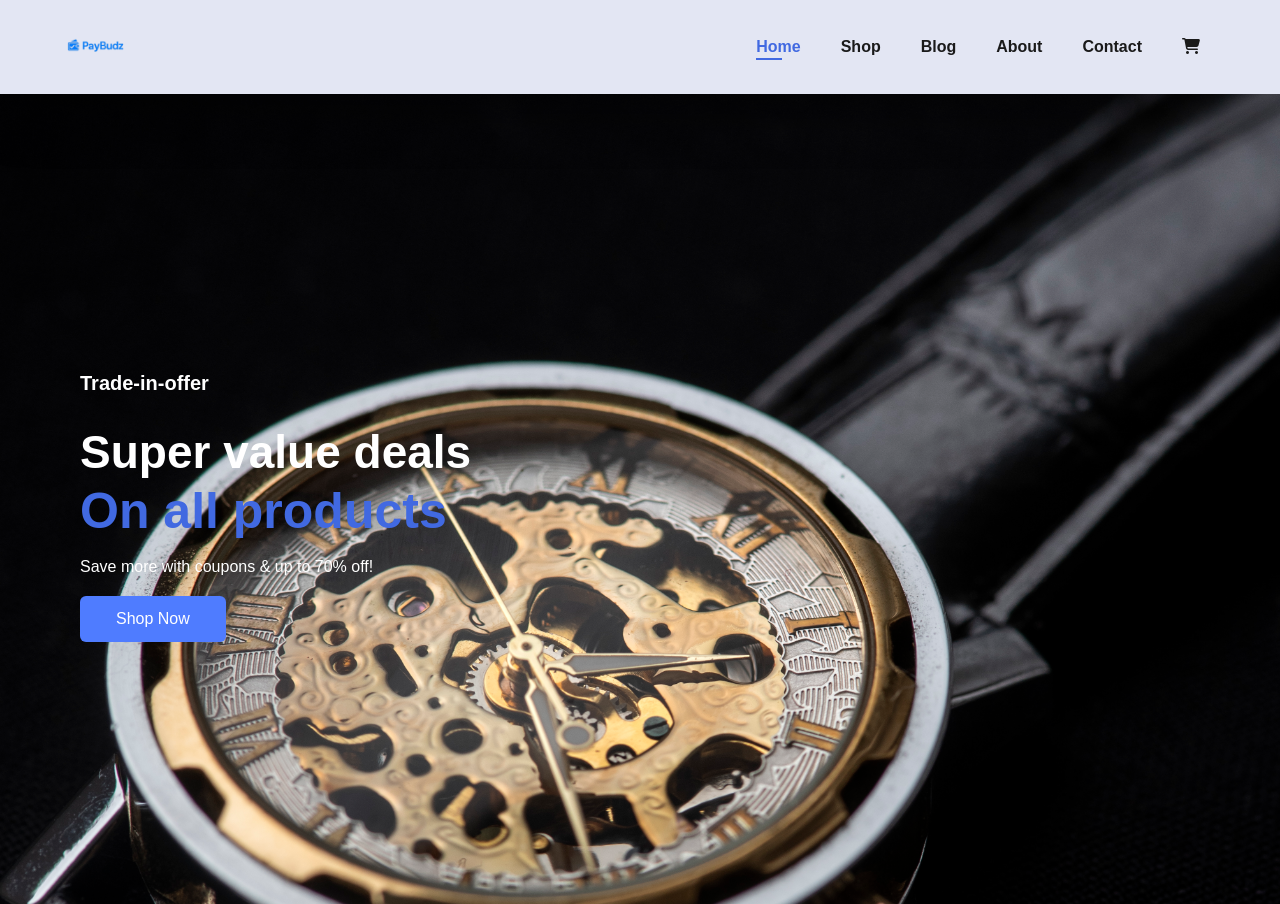
==== index.html @ e3bc3202 "initial commit for TONA project" ====
<!DOCTYPE html>
<html lang="en">
<head>
    <meta charset="UTF-8">
    <meta name="viewport" content="width=device-width, initial-scale=1.0">
    <title>Document</title>
    <link rel="stylesheet" href="style.css">
    <!-- Google Fonts -->
    <link href="https://fonts.googleapis.com/css2?family=League+Spartan:wght@100..900&family=Poppins:wght@100;200;300;400;500;600;700;800;900&display=swap" rel="stylesheet">
    
    <!-- Font Awesome -->
    <link rel="stylesheet" href="https://cdnjs.cloudflare.com/ajax/libs/font-awesome/6.5.1/css/all.min.css"/>

    </head>
<body>

 <section id="header">
    <a href="#"><img src="./image/logome.png" alt="" class="logo" height="70px"></a>

    <div>
        <ul id="navbar">
            <li><a class="active" href="index.html">Home</a></li>
            <li><a href="shop.html">Shop</a></li>
            <li><a href="blog.html">Blog</a></li>
            <li><a href="about.html">About</a></li>
            <li><a href="contact.html">Contact</a></li>
            <li><a href="cart.html"><i class="fa-solid fa-cart-shopping"></a></i>
</li>

            

        </ul>
    </div>
 </section>

 <section id="hero">
   <h4>Trade-in-offer</h4>
   <h2>Super value deals</h2>
   <h1>On all products</h1>
   <p>Save more with coupons & up to 70% off!</p>
   <button>Shop Now</button>
 </section>
    
    <script src="script.js"></script>
</body>
</html>
---- style.css ----
@import url('https://fonts.googleapis.com/css2?family=League+Spartan:wght@100..900&family=Poppins:ital,wght@0,100;0,200;0,300;0,400;0,500;0,600;0,700;0,800;0,900;1,100;1,200;1,300;1,400;1,500;1,600;1,700;1,800;1,900&display=swap');

*{
    margin: 0;
    padding: 0;
    box-sizing: border-box;
    font-family: 'Spartan', sans-serif;
}

h1{
    font-size: 50px;
    line-height: 64px;
    color: #222;
}

h2{
    font-size: 46px;
    line-height: 54px;
    color: #222;
}

h4{
    font-size: 20px;
    line-height: 54px;
    color: #222;
}

h6{
    font-weight: 700;
    font-size: 12px;
}

p{
    font-size: 16px;
    color: #465b52;
    margin: 15px 0 20px 0;
}

.section-p1{
    padding: 40px 80px;
}

.section-m1{
    margin: 40px 0;
}

body{
    width:100%;
}

/* header start */
#header{
    display: flex;
    align-items: center;
    justify-content: space-between;
    padding: 10px 60px;
    background-color: #E3E6F3;
     box-shadow: 0 20px 50px rgba(0,0,0,0.4);
     z-index: 999;
     position: sticky;
     top: 0;
     left: 0;
}

#navbar{
    display: flex;
    align-items: center;
    justify-content: center;
}

#navbar li{
    list-style: none;
    padding: 0 20px;
    position: relative;
}

#navbar li a{
    text-decoration: none;
    font-size: 16px;
    font-weight:600 ;
    color: #1a1a1a;
    transition: 0.3s ease;
}


#navbar li a:hover,
#navbar li a.active{
    color: royalblue;

}

#navbar li a.active::after,
#navbar li a:hover::after{
    content: "";
    width:30%;
    height:2px;
    background:royalblue ;
    position: absolute;
    bottom: -4px;
    left: 20px;
}

/* home page */
#hero{
    background-image: url(./image/close-up-clock-with-time-change.jpg);
    height: 90vh;
    width:100%;
    background-size: cover;
    background-position: top 25% right 0;
    padding: 0 80px;
    display: flex;
    flex-direction: column;
    align-items: flex-start;
    justify-content: center;

}

#hero h4{
    padding-bottom: 15px;
    color: white;
}

#hero h1{
    color:royalblue ;
}

#hero h2{
    color:white ;
}

#hero p{
    color:white ;
}


#hero button {
  background: #4f7cff;
  color: white;
  padding: 14px 36px;
  border: none;
  font-size: 16px;
  cursor: pointer;
  border-radius: 6px;
  transition: 0.3s ease;
  cursor: pointer;
}

.hero button:hover {
  background: #355ad8;
}
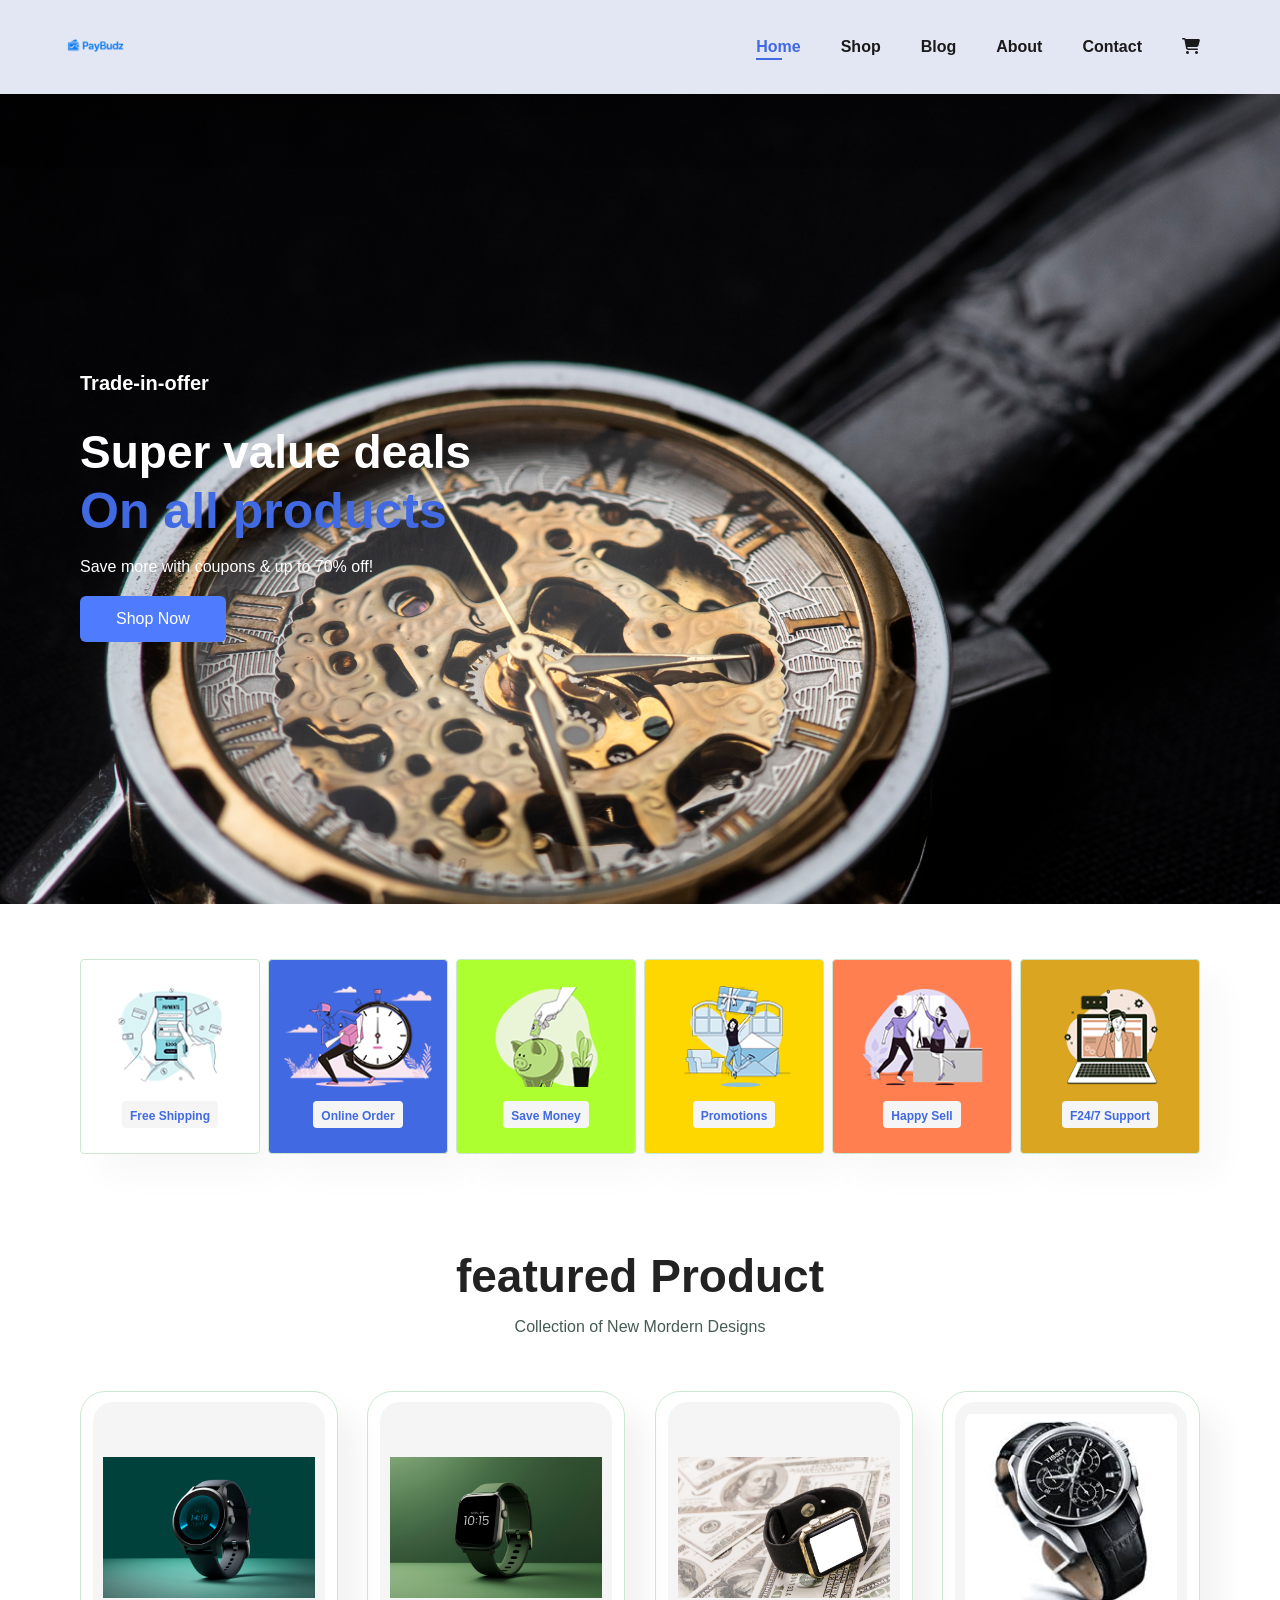
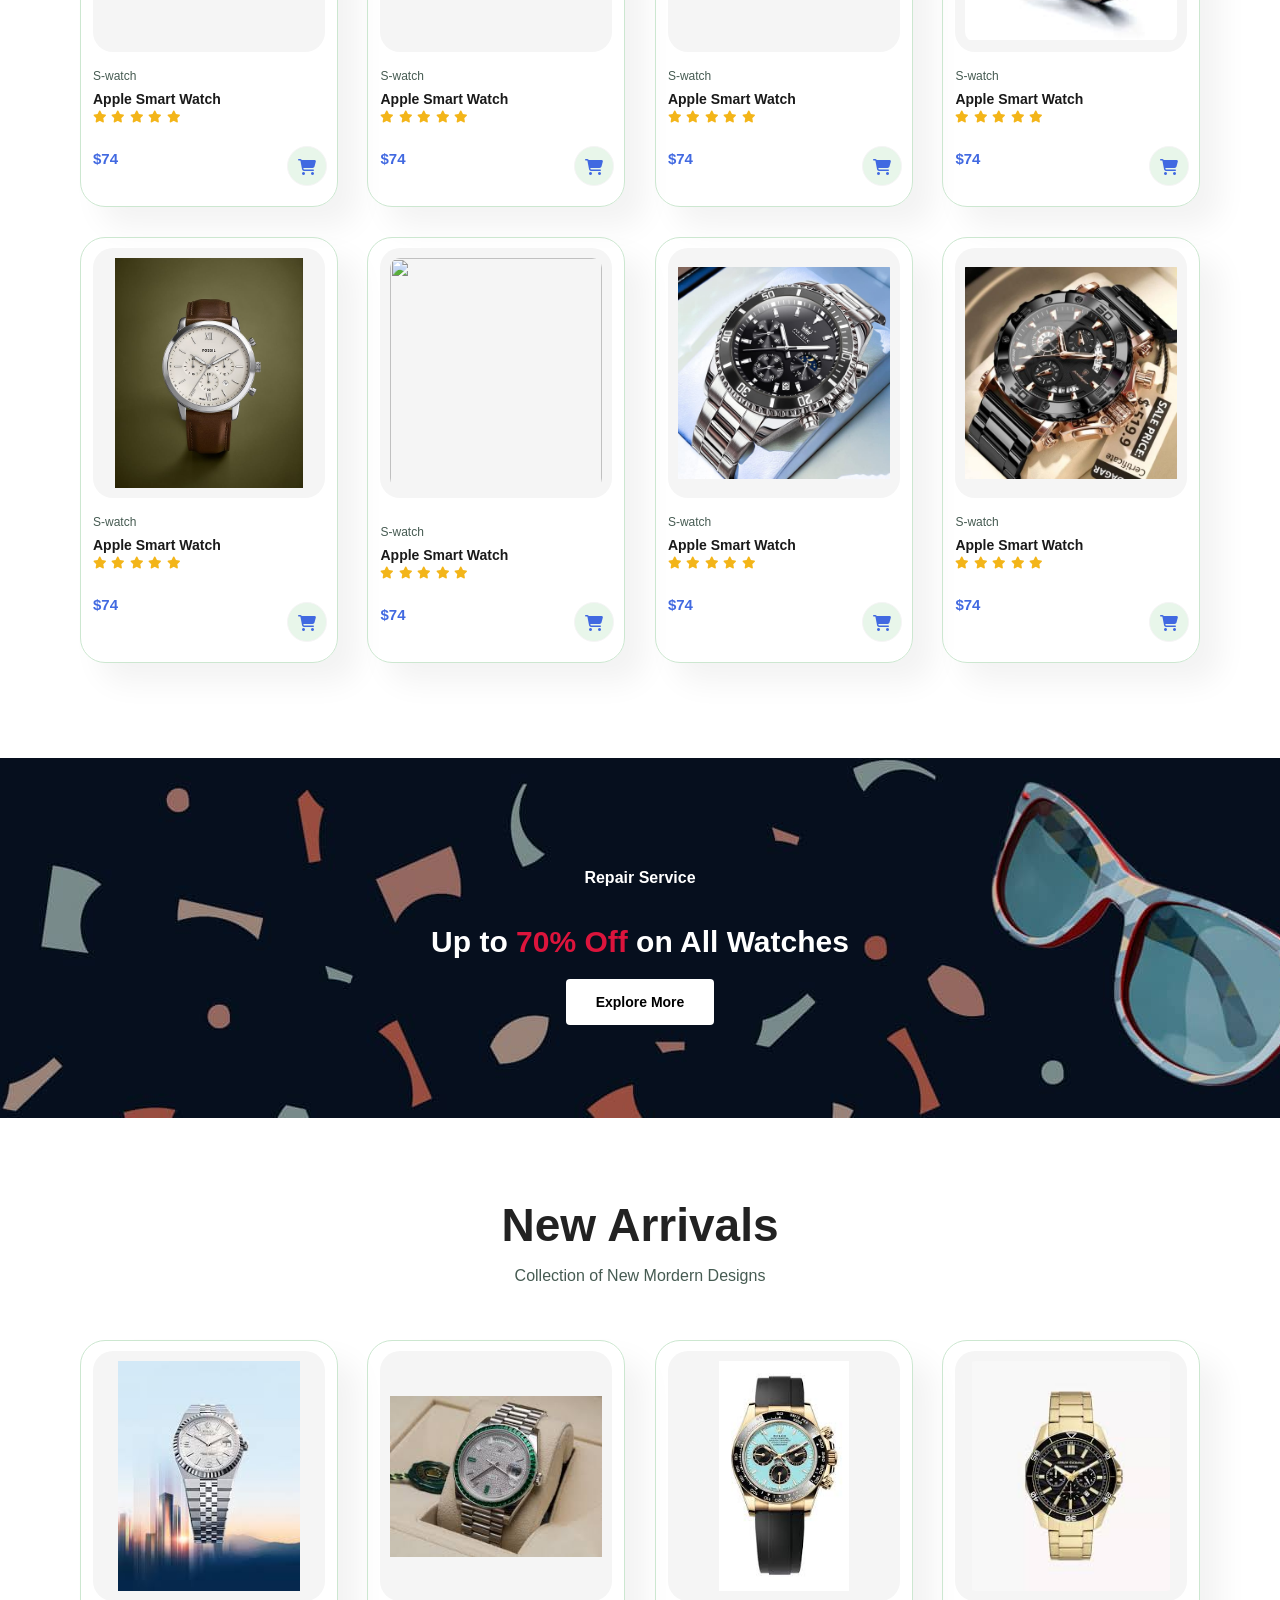
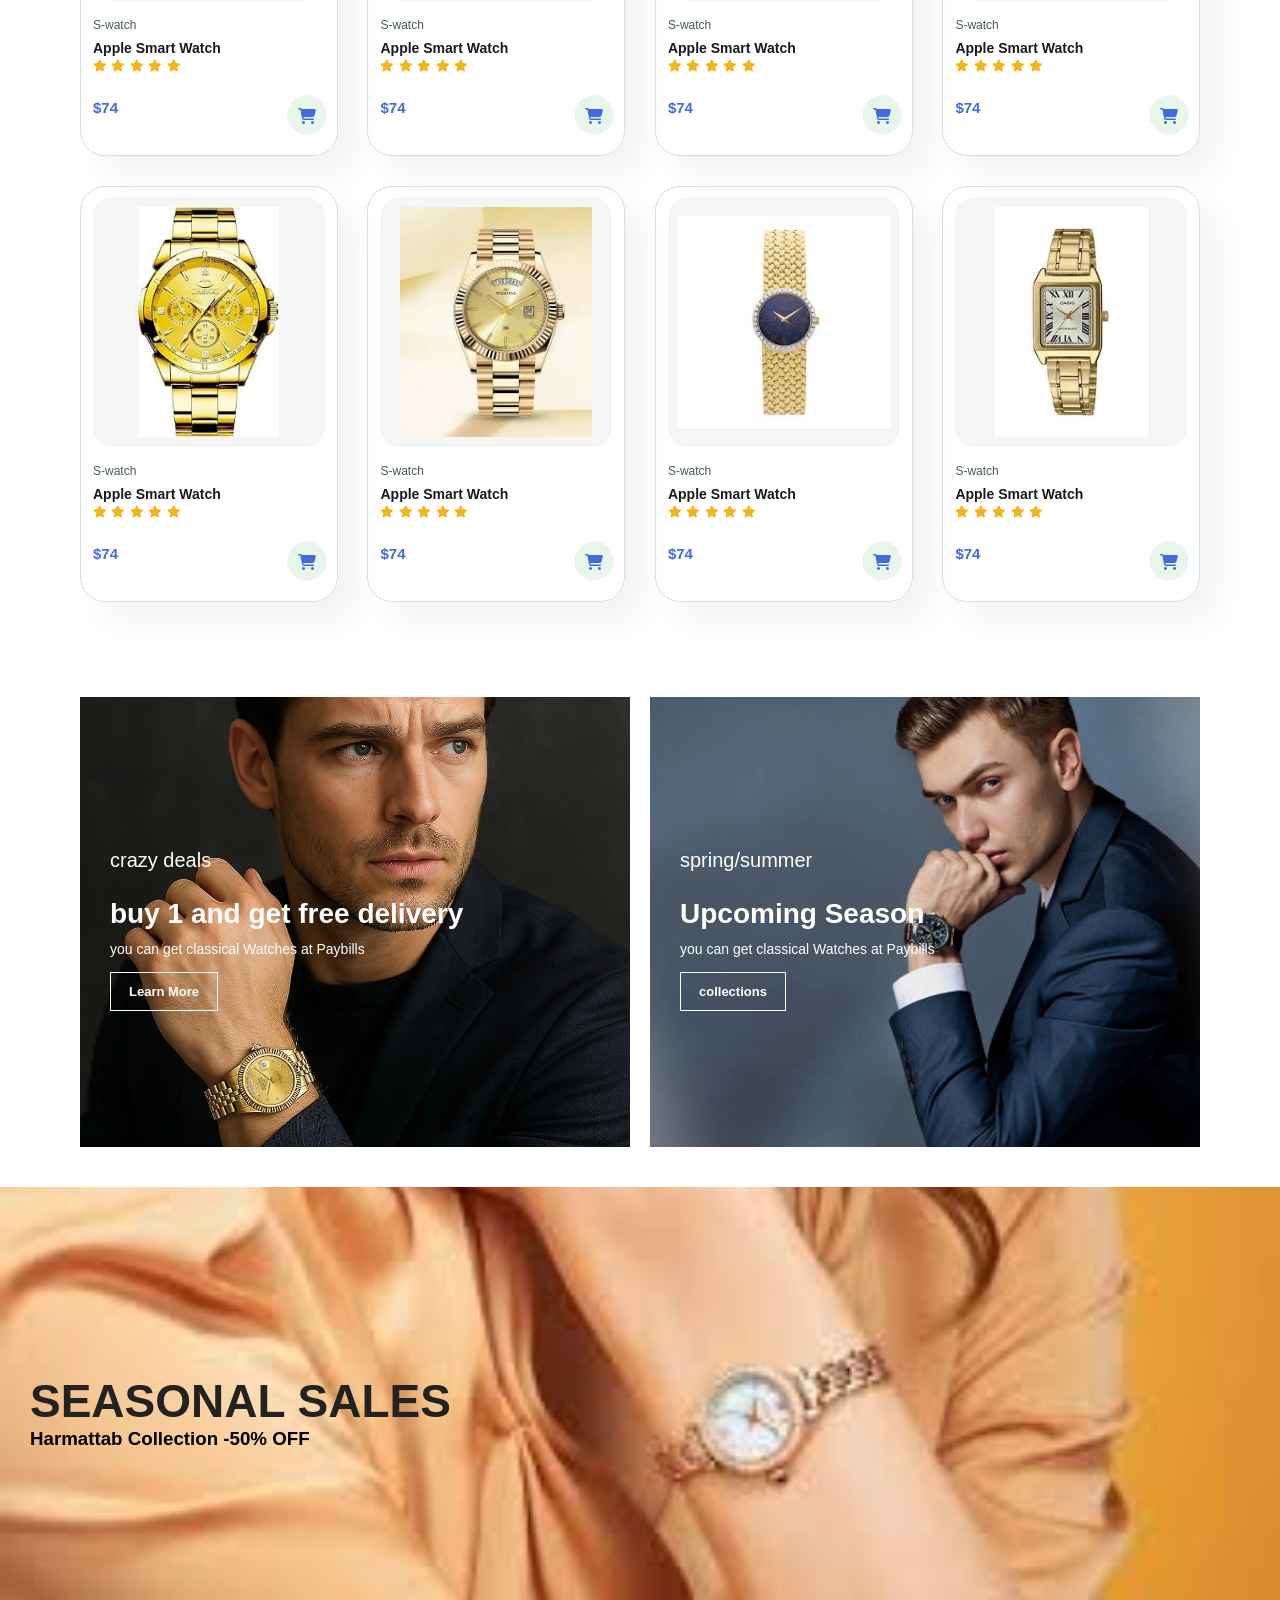
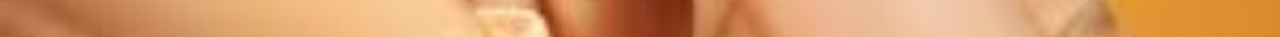
==== commit 913283b4: "features added" ====
--- a/index.html
+++ b/index.html
@@ -10,8 +10,10 @@
     
     <!-- Font Awesome -->
     <link rel="stylesheet" href="https://cdnjs.cloudflare.com/ajax/libs/font-awesome/6.5.1/css/all.min.css"/>
-
-    </head>
+   <!-- <link rel="stylesheet"  href="https://cdnjs.cloudflare.com/ajax/libs/font-awesome/5.15.4/css/all.min.css"/> -->
+
+
+</head>
 <body>
 
  <section id="header">
@@ -24,8 +26,7 @@
             <li><a href="blog.html">Blog</a></li>
             <li><a href="about.html">About</a></li>
             <li><a href="contact.html">Contact</a></li>
-            <li><a href="cart.html"><i class="fa-solid fa-cart-shopping"></a></i>
-</li>
+            <li><a href="cart.html"><i class="fa-solid fa-cart-shopping"></a></i> </li>
 
             
 
@@ -40,6 +41,353 @@
    <p>Save more with coupons & up to 70% off!</p>
    <button>Shop Now</button>
  </section>
+
+<section id="featured" class="section-p1">
+    <div class="fe-box">
+        <img src="./image/featured/f1.png" alt="">
+        <h6>Free Shipping</h6>
+        </div>
+         <div class="fe-box">
+        <img src="./image/featured/f2.png" alt="">
+        <h6>Online Order</h6>
+        </div>
+         <div class="fe-box">
+        <img src="./image/featured/f3.png" alt="">
+        <h6>Save Money</h6>
+        </div>
+         <div class="fe-box">
+        <img src="./image/featured/f4.png" alt="">
+        <h6>Promotions</h6>
+        </div>
+         <div class="fe-box">
+        <img src="./image/featured/f5.png" alt="">
+        <h6>Happy Sell</h6>
+        </div>
+         <div class="fe-box">
+        <img src="./image/featured/f6.png" alt="">
+        <h6>F24/7 Support</h6>
+        </div>
+        
+    
+
+</section>
+
+<section id="product1" class="section-p1">
+    <h2>featured Product</h2>
+    <p>Collection of New Mordern Designs</p>
+    <div class="pro-conatiner">
+        <div class="pro">
+            <img src="image/products/w1.jpg" alt="">
+            <div class="des">
+                <span>S-watch</span>
+                <h5>Apple Smart Watch</h5>
+        <div class="star">
+             <i class="fa-solid fa-star"></i>
+            <i class="fa-solid fa-star"></i>
+             <i class="fa-solid fa-star"></i>
+             <i class="fa-solid fa-star"></i>
+             <i class="fa-solid fa-star"></i>
+        </div>
+         <h4>$74</h4>
+        </div>
+           <a href="#"><i class="fa-solid fa-cart-shopping" id="tro"></i></a>
+
+        </div>
+        <div class="pro">
+            <img src="image/products/w2.jpg" alt="">
+            <div class="des">
+                <span>S-watch</span>
+                <h5>Apple Smart Watch</h5>
+        <div class="star">
+             <i class="fa-solid fa-star"></i>
+            <i class="fa-solid fa-star"></i>
+             <i class="fa-solid fa-star"></i>
+             <i class="fa-solid fa-star"></i>
+             <i class="fa-solid fa-star"></i>
+        </div>
+         <h4>$74</h4>
+        </div>
+           <a href="#"><i class="fa-solid fa-cart-shopping" id="tro"></i></a>
+
+        </div>
+        <div class="pro">
+            <img src="image/products/w3.jpg" alt="">
+            <div class="des">
+                <span>S-watch</span>
+                <h5>Apple Smart Watch</h5>
+        <div class="star">
+             <i class="fa-solid fa-star"></i>
+            <i class="fa-solid fa-star"></i>
+             <i class="fa-solid fa-star"></i>
+             <i class="fa-solid fa-star"></i>
+             <i class="fa-solid fa-star"></i>
+        </div>
+         <h4>$74</h4>
+        </div>
+           <a href="#"><i class="fa-solid fa-cart-shopping" id="tro"></i></a>
+
+        </div>
+        <div class="pro">
+            <img src="image/products/w4.jpg" alt="">
+            <div class="des">
+                <span>S-watch</span>
+                <h5>Apple Smart Watch</h5>
+        <div class="star">
+             <i class="fa-solid fa-star"></i>
+            <i class="fa-solid fa-star"></i>
+             <i class="fa-solid fa-star"></i>
+             <i class="fa-solid fa-star"></i>
+             <i class="fa-solid fa-star"></i>
+        </div>
+         <h4>$74</h4>
+        </div>
+           <a href="#"><i class="fa-solid fa-cart-shopping" id="tro"></i></a>
+
+        </div>
+        <div class="pro">
+            <img src="image/products/w5.jpg" alt="">
+            <div class="des">
+                <span>S-watch</span>
+                <h5>Apple Smart Watch</h5>
+        <div class="star">
+             <i class="fa-solid fa-star"></i>
+            <i class="fa-solid fa-star"></i>
+             <i class="fa-solid fa-star"></i>
+             <i class="fa-solid fa-star"></i>
+             <i class="fa-solid fa-star"></i>
+        </div>
+         <h4>$74</h4>
+        </div>
+           <a href="#"><i class="fa-solid fa-cart-shopping" id="tro"></i></a>
+
+        </div>
+        <div class="pro">
+            <img src="image/products/w6.jpg" alt="">
+            <div class="des">
+                <span>S-watch</span>
+                <h5>Apple Smart Watch</h5>
+        <div class="star">
+             <i class="fa-solid fa-star"></i>
+            <i class="fa-solid fa-star"></i>
+             <i class="fa-solid fa-star"></i>
+             <i class="fa-solid fa-star"></i>
+             <i class="fa-solid fa-star"></i>
+        </div>
+         <h4>$74</h4>
+        </div>
+           <a href="#"><i class="fa-solid fa-cart-shopping" id="tro"></i></a>
+
+        </div>
+        <div class="pro">
+            <img src="image/products/w7.jpg" alt="">
+            <div class="des">
+                <span>S-watch</span>
+                <h5>Apple Smart Watch</h5>
+        <div class="star">
+             <i class="fa-solid fa-star"></i>
+            <i class="fa-solid fa-star"></i>
+             <i class="fa-solid fa-star"></i>
+             <i class="fa-solid fa-star"></i>
+             <i class="fa-solid fa-star"></i>
+        </div>
+         <h4>$74</h4>
+        </div>
+           <a href="#"><i class="fa-solid fa-cart-shopping" id="tro"></i></a>
+
+        </div>
+        <div class="pro">
+            <img src="image/products/w9.jpg" alt="">
+            <div class="des">
+                <span>S-watch</span>
+                <h5>Apple Smart Watch</h5>
+        <div class="star">
+             <i class="fa-solid fa-star"></i>
+            <i class="fa-solid fa-star"></i>
+             <i class="fa-solid fa-star"></i>
+             <i class="fa-solid fa-star"></i>
+             <i class="fa-solid fa-star"></i>
+        </div>
+         <h4>$74</h4>
+        </div>
+           <a href="#"><i class="fa-solid fa-cart-shopping" id="tro"></i></a>
+
+        </div>
+    </div>
+
+</section>
+<section id="banner" class="section-m1">
+    <h4>Repair Service</h4>
+    <h2>Up to <span>70% Off</span> on All Watches </h2>
+    <button class="normal">Explore More</button>
+
+</section>
+
+<section id="product1" class="section-p1">
+    <h2>New Arrivals</h2>
+    <p>Collection of New Mordern Designs</p>
+    <div class="pro-conatiner">
+        <div class="pro">
+            <img src="image/products/wn1.jpg" alt="">
+            <div class="des">
+                <span>S-watch</span>
+                <h5>Apple Smart Watch</h5>
+        <div class="star">
+             <i class="fa-solid fa-star"></i>
+            <i class="fa-solid fa-star"></i>
+             <i class="fa-solid fa-star"></i>
+             <i class="fa-solid fa-star"></i>
+             <i class="fa-solid fa-star"></i>
+        </div>
+         <h4>$74</h4>
+        </div>
+           <a href="#"><i class="fa-solid fa-cart-shopping" id="tro"></i></a>
+
+        </div>
+        <div class="pro">
+            <img src="image/products/wn2.jpg" alt="">
+            <div class="des">
+                <span>S-watch</span>
+                <h5>Apple Smart Watch</h5>
+        <div class="star">
+             <i class="fa-solid fa-star"></i>
+            <i class="fa-solid fa-star"></i>
+             <i class="fa-solid fa-star"></i>
+             <i class="fa-solid fa-star"></i>
+             <i class="fa-solid fa-star"></i>
+        </div>
+         <h4>$74</h4>
+        </div>
+           <a href="#"><i class="fa-solid fa-cart-shopping" id="tro"></i></a>
+
+        </div>
+        <div class="pro">
+            <img src="image/products/wn3.jpg" alt="">
+            <div class="des">
+                <span>S-watch</span>
+                <h5>Apple Smart Watch</h5>
+        <div class="star">
+             <i class="fa-solid fa-star"></i>
+            <i class="fa-solid fa-star"></i>
+             <i class="fa-solid fa-star"></i>
+             <i class="fa-solid fa-star"></i>
+             <i class="fa-solid fa-star"></i>
+        </div>
+         <h4>$74</h4>
+        </div>
+           <a href="#"><i class="fa-solid fa-cart-shopping" id="tro"></i></a>
+
+        </div>
+        <div class="pro">
+            <img src="image/products/wn4.jpg" alt="">
+            <div class="des">
+                <span>S-watch</span>
+                <h5>Apple Smart Watch</h5>
+        <div class="star">
+             <i class="fa-solid fa-star"></i>
+            <i class="fa-solid fa-star"></i>
+             <i class="fa-solid fa-star"></i>
+             <i class="fa-solid fa-star"></i>
+             <i class="fa-solid fa-star"></i>
+        </div>
+         <h4>$74</h4>
+        </div>
+           <a href="#"><i class="fa-solid fa-cart-shopping" id="tro"></i></a>
+
+        </div>
+        <div class="pro">
+            <img src="image/products/wn5.jpg" alt="">
+            <div class="des">
+                <span>S-watch</span>
+                <h5>Apple Smart Watch</h5>
+        <div class="star">
+             <i class="fa-solid fa-star"></i>
+            <i class="fa-solid fa-star"></i>
+             <i class="fa-solid fa-star"></i>
+             <i class="fa-solid fa-star"></i>
+             <i class="fa-solid fa-star"></i>
+        </div>
+         <h4>$74</h4>
+        </div>
+           <a href="#"><i class="fa-solid fa-cart-shopping" id="tro"></i></a>
+
+        </div>
+        <div class="pro">
+            <img src="image/products/wn6.jpg" alt="">
+            <div class="des">
+                <span>S-watch</span>
+                <h5>Apple Smart Watch</h5>
+        <div class="star">
+             <i class="fa-solid fa-star"></i>
+            <i class="fa-solid fa-star"></i>
+             <i class="fa-solid fa-star"></i>
+             <i class="fa-solid fa-star"></i>
+             <i class="fa-solid fa-star"></i>
+        </div>
+         <h4>$74</h4>
+        </div>
+           <a href="#"><i class="fa-solid fa-cart-shopping" id="tro"></i></a>
+
+        </div>
+        <div class="pro">
+            <img src="image/products/wn7.jpg" alt="">
+            <div class="des">
+                <span>S-watch</span>
+                <h5>Apple Smart Watch</h5>
+        <div class="star">
+             <i class="fa-solid fa-star"></i>
+            <i class="fa-solid fa-star"></i>
+             <i class="fa-solid fa-star"></i>
+             <i class="fa-solid fa-star"></i>
+             <i class="fa-solid fa-star"></i>
+        </div>
+         <h4>$74</h4>
+        </div>
+           <a href="#"><i class="fa-solid fa-cart-shopping" id="tro"></i></a>
+
+        </div>
+        <div class="pro">
+            <img src="image/products/wn8.jpg" alt="">
+            <div class="des">
+                <span>S-watch</span>
+                <h5>Apple Smart Watch</h5>
+        <div class="star">
+             <i class="fa-solid fa-star"></i>
+            <i class="fa-solid fa-star"></i>
+             <i class="fa-solid fa-star"></i>
+             <i class="fa-solid fa-star"></i>
+             <i class="fa-solid fa-star"></i>
+        </div>
+         <h4>$74</h4>
+        </div>
+           <a href="#"><i class="fa-solid fa-cart-shopping" id="tro"></i></a>
+
+        </div>
+    </div>
+
+</section>
+
+<section id="sm-banner" class="section-p1">
+    <div class="banner-box banner1">
+        <h4>crazy deals</h4>
+        <h2>buy 1 and get free delivery</h2>
+        <span>you can get classical Watches at Paybills</span>
+        <button class="white">Learn More</button>
+    </div>
+
+    <div class="banner-box banner2">
+        <h4>spring/summer</h4>
+        <h2>Upcoming Season</h2>
+        <span>you can get classical Watches at Paybills</span>
+        <button class="white">collections</button>
+    </div>
+</section>
+
+<section id="banner3">
+<div class="banner-box ">
+        <h2>SEASONAL SALES</h2>
+        <h3>Harmattab Collection -50% OFF</h3>
+</section>
+
     
     <script src="script.js"></script>
 </body>
--- a/style.css
+++ b/style.css
@@ -42,6 +42,31 @@
 
 .section-m1{
     margin: 40px 0;
+}
+
+button.normal{
+    font-size: 14px;
+    font-weight:600;
+    padding:15px 30px ;
+    color: #000;
+    background-color: #fff;
+    border-radius: 4px;
+    cursor: pointer;
+    border: none;
+    outline: none;
+    transition: 0.2s;
+}
+
+button.white{
+    font-size: 13px;
+    font-weight:600;
+    padding:11px 18px ;
+    color: #fff;
+    background-color: transparent;
+    border : 1px solid white;
+    cursor: pointer;
+    outline: none;
+    transition: 0.2s;
 }
 
 body{
@@ -148,3 +173,248 @@
 .hero button:hover {
   background: #355ad8;
 }
+
+#featured{
+display: flex;
+align-items: center;
+justify-content:space-between ;
+flex-wrap: wrap;
+}
+#featured .fe-box{
+    width: 180px;
+    text-align: center;
+    padding: 25px 15px;
+    box-shadow: 20px 20px 34px rgba(0,0,0,0.03);
+    border: 1px solid #cce7d0 ;
+    border-radius: 4px;
+    margin: 15px 0;
+}
+
+#featured .fe-box:hover{
+    box-shadow: 10px 10px 54px rgba(70,62,221,0.1);
+}
+#featured .fe-box img{
+    width: 100%;
+    margin-bottom: 10px;
+}
+
+#featured .fe-box h6{
+    display: inline-block;
+    padding: 9px 8px 6px 8px;
+    line-height: 1;
+    border-radius:4px;
+    color: royalblue;
+    background-color: whitesmoke;
+
+}
+
+#featured .fe-box:nth-child(2){
+background-color: royalblue;
+}
+
+#featured .fe-box:nth-child(3){
+background-color: greenyellow;
+}
+
+#featured .fe-box:nth-child(4){
+background-color: gold;
+}
+
+#featured .fe-box:nth-child(5){
+background-color: coral;
+}
+
+#featured .fe-box:nth-child(6){
+background-color: goldenrod;
+}
+
+#product1{
+    text-align: center;
+}
+
+#product1 .pro-conatiner{
+    display: flex;
+    justify-content: space-between;
+    padding-top: 20px;
+    flex-wrap: wrap;
+}
+
+#product1 .pro{
+    width:23%;
+    min-width: 250px;
+    padding: 10px 12px;
+    border: 1px solid #cce7d0;
+    border-radius: 25px;
+    cursor: pointer;
+    box-shadow: 20px 20px 30px rgba(0,0,0,0.05);
+    margin: 15px 0;
+    transition: 0.2s ease;
+    position: relative;
+}
+
+#product1 .pro:hover{
+    box-shadow: 20px 20px 30px rgba(0,0,0,0.06);
+}
+
+#product1 .pro img{
+    width: 100%;
+    height: 250px;
+    object-fit: contain;
+    background-color: #f5f5f5;
+    padding: 10px;
+    border-radius: 20px;
+    transition: transform 0.3s ease;
+}
+
+#product1 .pro:hover img {
+    transform: scale(1.05);
+}
+
+
+#product1 .pro .des{
+    text-align: start;
+    padding: 10px 0;
+}
+
+#product1 .pro .des span{
+    color: #465b52;
+    font-size:12px;
+
+}
+
+#product1 .pro .des h5{
+    padding-top: 7px;
+    color: #1a1a1a;
+    font-size: 14px;
+
+}
+
+#product1 .pro .des i{
+     font-size:12px;
+     color: rgb(243, 181, 25);
+
+}
+
+#product1 .pro .des h4{
+    padding-top:7px;
+    font-size:15px;
+    font-weight: 700;
+    color: royalblue;
+
+}
+
+#product1 .pro #tro {
+  width: 40px;
+  height: 40px;
+  border-radius: 50%;
+  line-height: 40px;
+  background-color: #e8f6ea;
+  color: royalblue;
+  border: 1px solid whitesmoke;
+  position: absolute;
+  bottom: 20px;
+  right: 10px;
+}
+
+#banner{
+    display: flex;
+    flex-direction:column ;
+    justify-content: center;
+    align-items: center;
+    text-align: center;
+    background-image: url(./image/banner/b2.jpg);
+    width: 100%;
+    height: 40vh;
+    background-size: cover;
+    background-position: center;
+
+}
+
+#banner h4{
+ color: #fff;
+ font-size: 16px;
+}
+
+#banner h2{
+ color: #fff;
+ font-size: 30px;
+ padding:10px 0 ;
+}
+
+#banner span{
+ color: crimson;
+}
+
+#banner button:hover{
+ background-color: royalblue;
+ color: #fff;
+}
+
+#sm-banner {
+    display: flex;
+    gap: 20px;
+    flex-wrap: wrap;
+}
+
+
+#sm-banner .banner-box {
+    flex: 1 1 48%;
+    height: 50vh;
+    padding: 30px;
+    display: flex;
+    flex-direction: column;
+    justify-content: center;
+    align-items: flex-start;
+    background-size: cover;
+    background-position: center;
+    
+}
+
+.banner1 {
+    background-image: url(./image/banner/miw-1.jpg);
+}
+
+.banner2 {
+    background-image: url(./image/banner/miw-2.jpg);
+}
+
+#sm-banner h4 {
+    color: #fff;
+    font-size: 20px;
+    font-weight: 300;
+}
+
+#sm-banner h2 {
+    color: #fff;
+    font-size: 28px;
+    font-weight: 800;
+}
+
+#sm-banner span {
+    color: #fff;
+    font-size: 14px;
+    font-weight: 500;
+    padding-bottom: 15px;
+}
+
+#sm-banner .banner-box:hover button{
+    background-color:royalblue ;
+    border: 1px solid royalblue;
+}
+
+#banner3{
+    flex: 1 1 48%;
+    height: 50vh;
+    padding: 30px;
+    display: flex;
+    flex-direction: column;
+    justify-content: center;
+    align-items: flex-start;
+    background-size: cover;
+    background-position: center;
+    background-image: url(./image/banner/wiw2.jpg);
+}
+
+
+
+
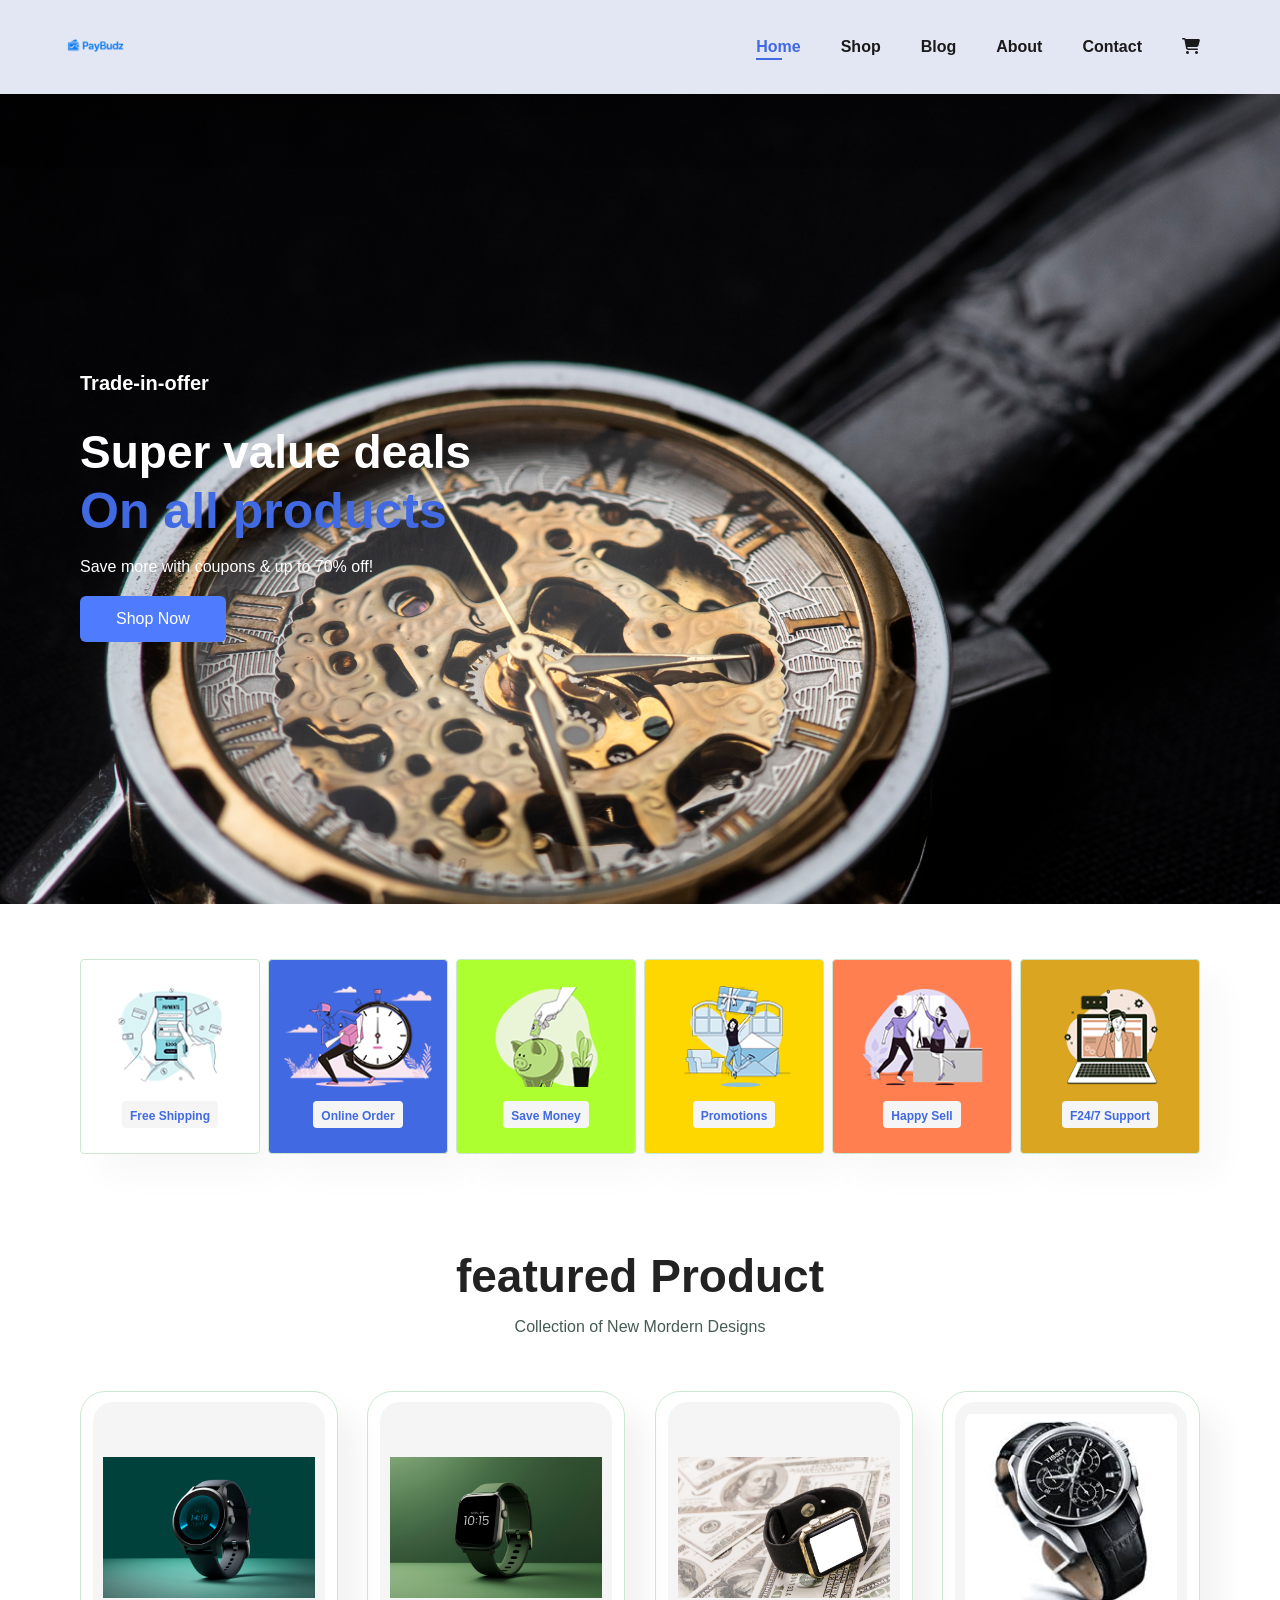
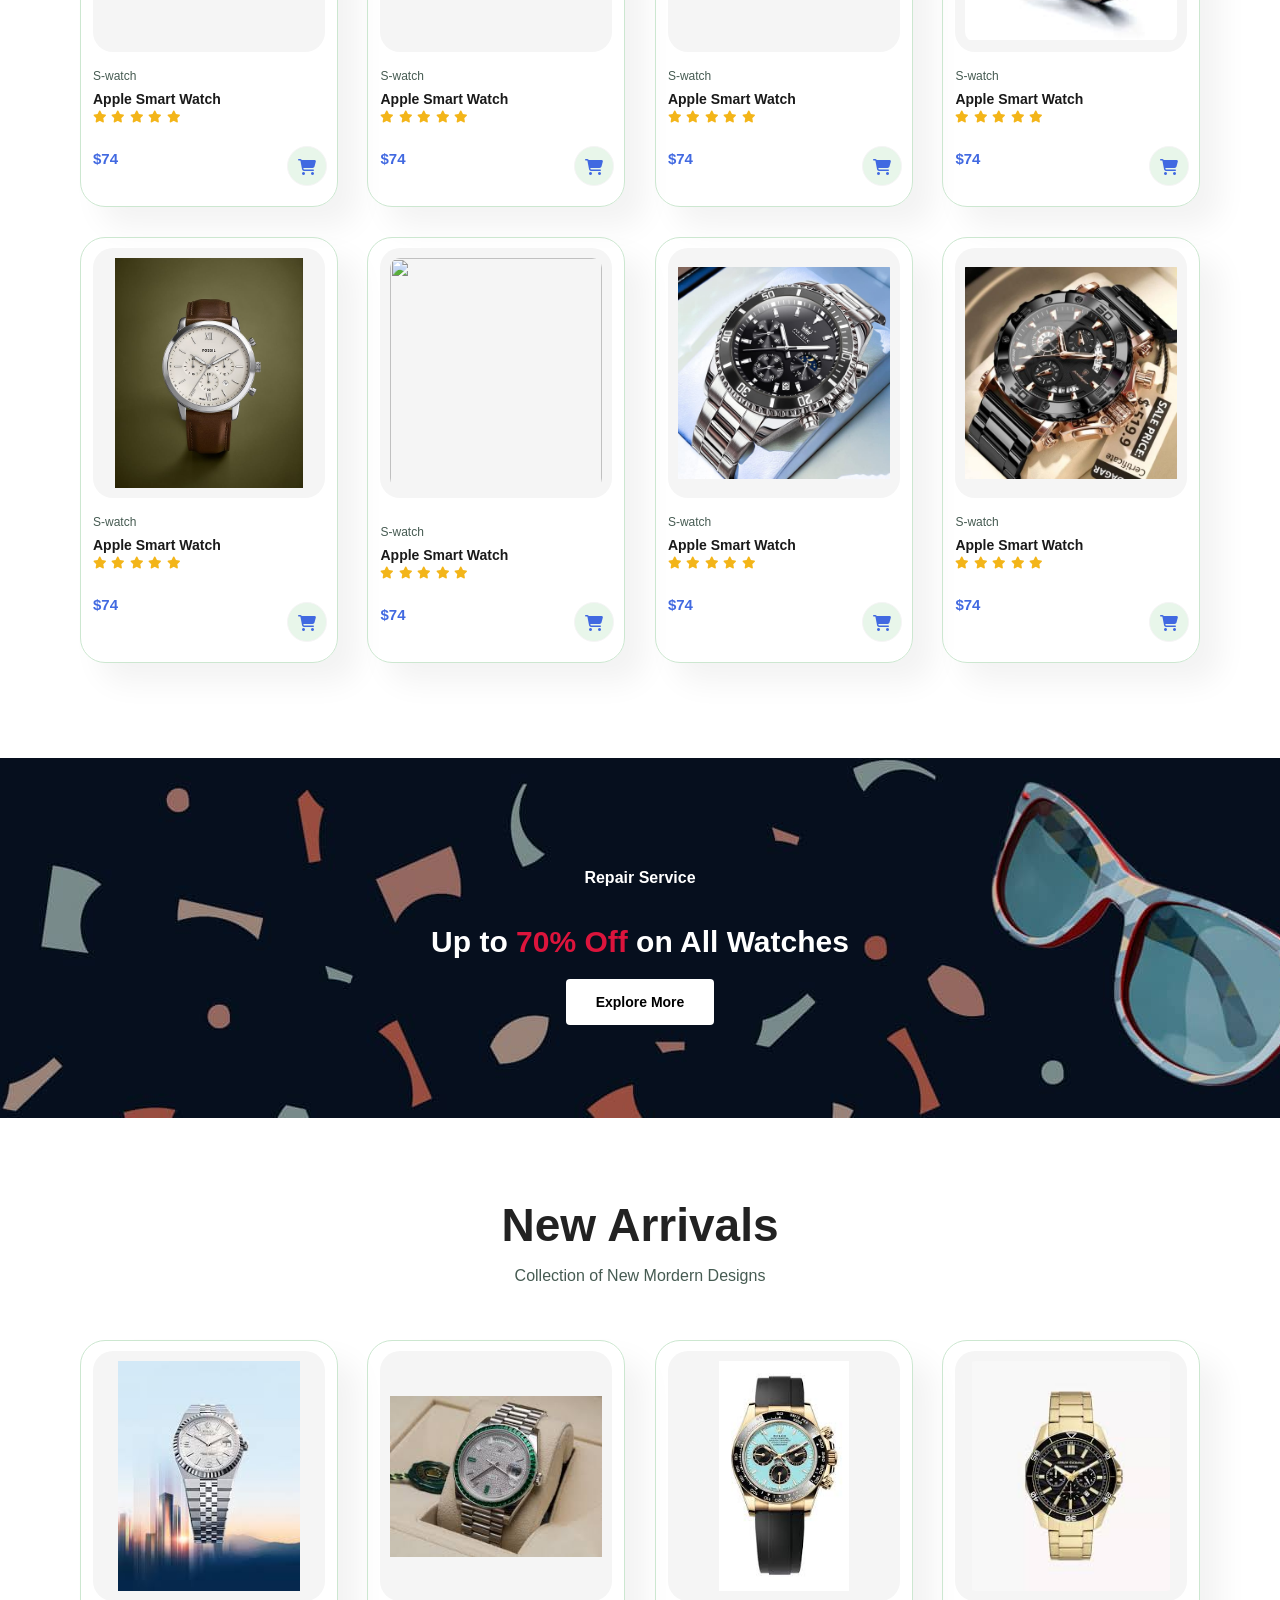
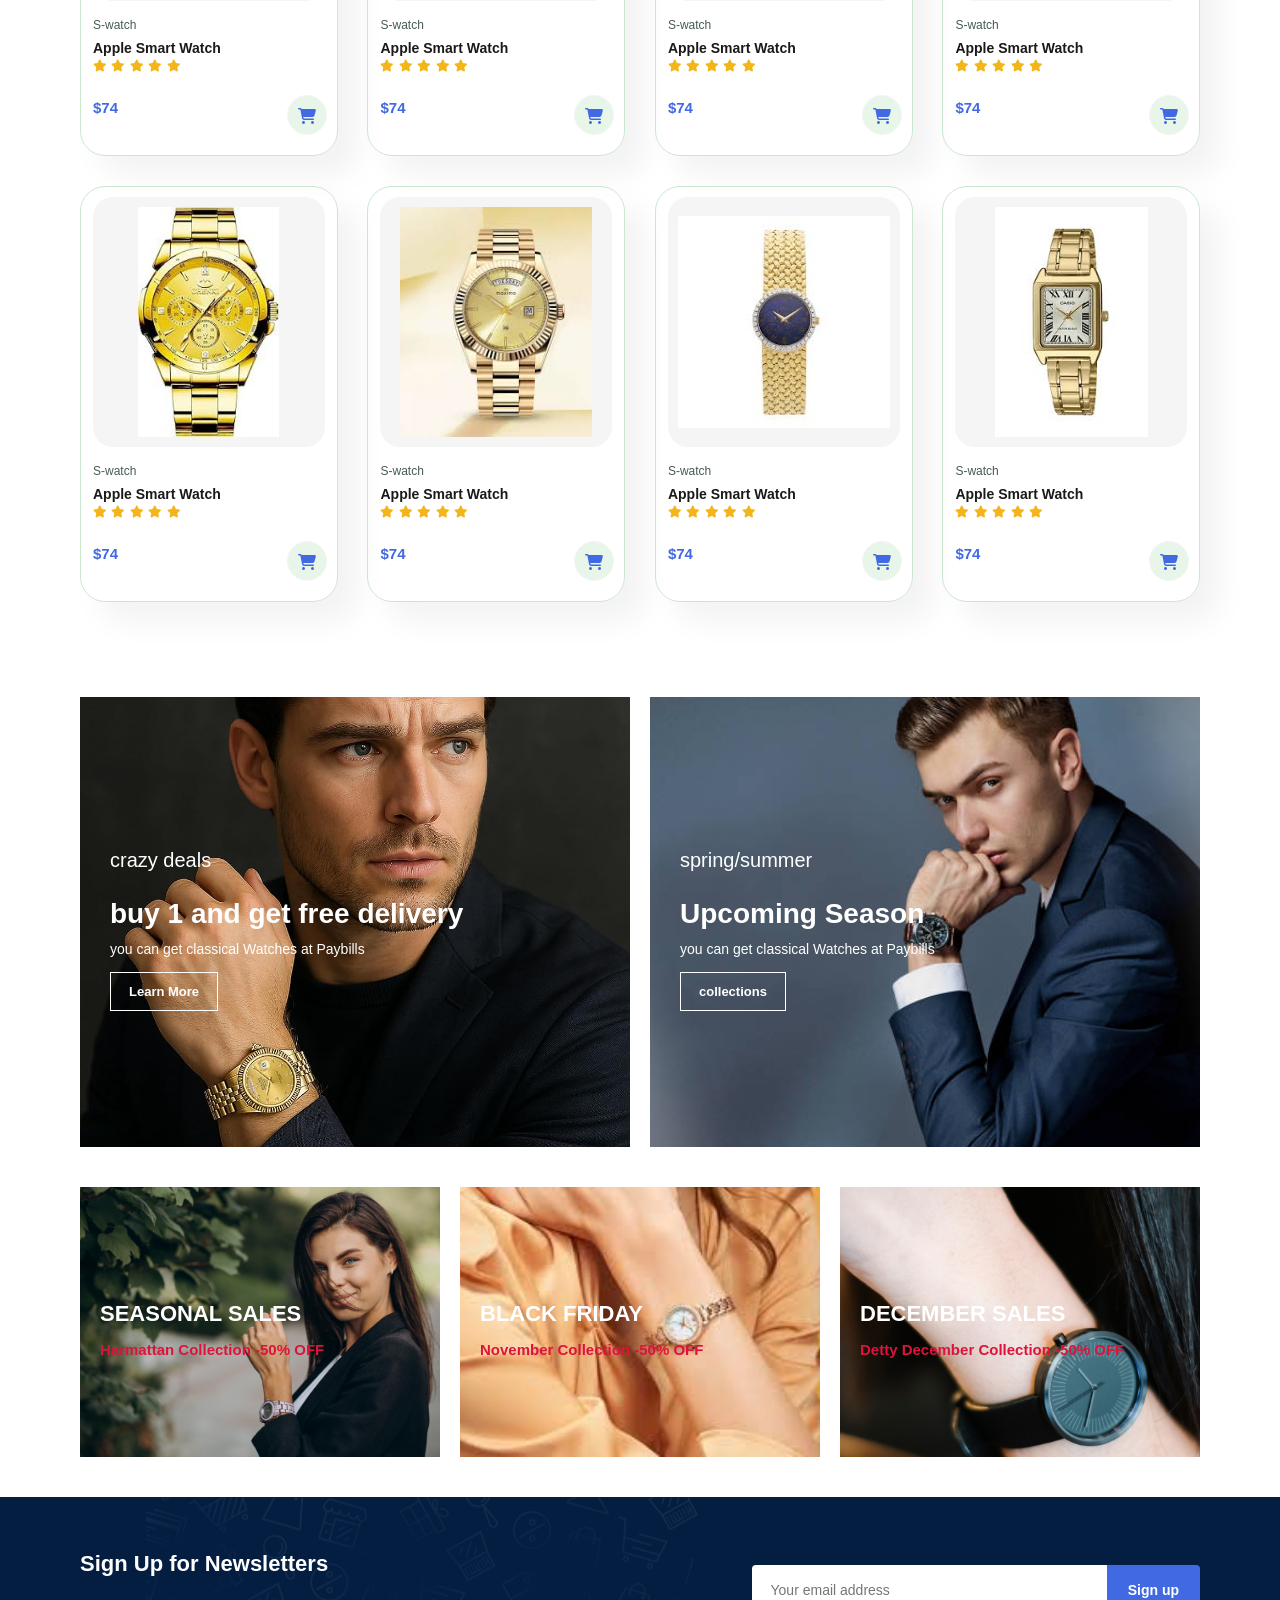
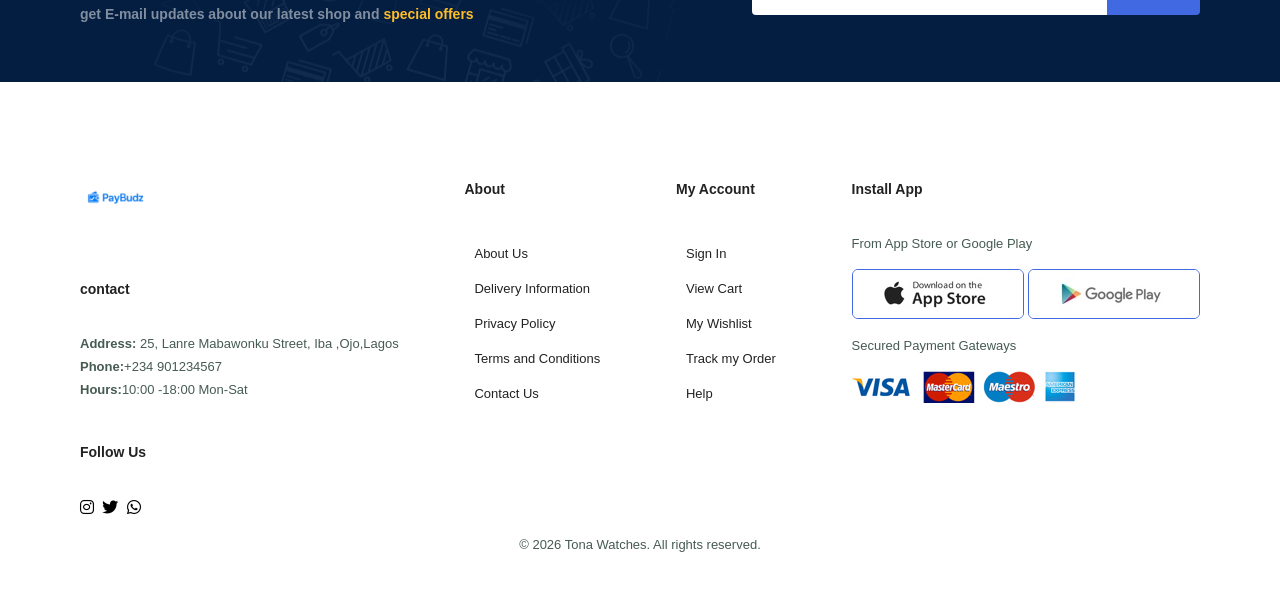
==== commit 36c196c3: "new updates" ====
--- a/index.html
+++ b/index.html
@@ -3,7 +3,7 @@
 <head>
     <meta charset="UTF-8">
     <meta name="viewport" content="width=device-width, initial-scale=1.0">
-    <title>Document</title>
+    <title>index.html</title>
     <link rel="stylesheet" href="style.css">
     <!-- Google Fonts -->
     <link href="https://fonts.googleapis.com/css2?family=League+Spartan:wght@100..900&family=Poppins:wght@100;200;300;400;500;600;700;800;900&display=swap" rel="stylesheet">
@@ -26,11 +26,15 @@
             <li><a href="blog.html">Blog</a></li>
             <li><a href="about.html">About</a></li>
             <li><a href="contact.html">Contact</a></li>
-            <li><a href="cart.html"><i class="fa-solid fa-cart-shopping"></a></i> </li>
-
-            
+            <li id="lg-bag"><a href="cart.html"><i class="fa-solid fa-cart-shopping"></a></i> </li>
+            <a href="#" id="close"><i class="fa-solid fa-xmark"></i></a>
+
 
         </ul>
+    </div>
+    <div id="mobile">
+       <a href="cart.html"><i class="fa-solid fa-cart-shopping"></a></i> 
+       <i id="bar" class="fas fa-outdent"></i>
     </div>
  </section>
 
@@ -384,9 +388,83 @@
 
 <section id="banner3">
 <div class="banner-box ">
-        <h2>SEASONAL SALES</h2>
-        <h3>Harmattab Collection -50% OFF</h3>
-</section>
+         <h2>SEASONAL SALES</h2>
+        <h3>Harmattan Collection -50% OFF</h3>
+</div>
+<div class="banner-box  banner-box2 ">
+         <h2>BLACK FRIDAY</h2>
+        <h3>November Collection -50% OFF</h3>
+</div>
+<div class="banner-box banner-box3 ">
+         <h2>DECEMBER SALES</h2>
+        <h3>Detty December Collection -50% OFF</h3>
+</div>
+</section>
+
+<section id="newsletter" class="section-p1 section-m1">
+<div class="newstext">
+  <h4>Sign Up for Newsletters</h4>
+  <p>get E-mail updates about our latest shop and <span>special offers</span></p>
+</div>
+<div class="form">
+ <input type="text" placeholder="Your email address">
+ <button class="normal">Sign up</button>
+</div>
+
+</section>
+
+<footer class="section-p1">
+ <div class="col">
+  <img src="image/logome.png"  class="logo" height="70px">
+  <h4>contact</h4>
+  <p><b>Address:</b> 25, Lanre Mabawonku Street, Iba ,Ojo,Lagos</p>
+  <p><b>Phone:</b>+234 901234567</p>
+  <p><b>Hours:</b>10:00 -18:00 Mon-Sat</p>
+  <div class="follow">
+    <h4>Follow Us</h4>
+    <div class="icon">
+        <i class="fa-brands fa-instagram"></i>
+        <i class="fa-brands fa-twitter"></i>
+        <i class="fa-brands fa-whatsapp"></i>
+
+    </div>
+  </div>
+
+ </div>
+ <div class="col">
+    <h4>About</h4>
+    <a href="#">About Us</a>
+    <a href="#">Delivery Information</a>
+    <a href="#">Privacy Policy</a>
+    <a href="#">Terms and Conditions</a>
+    <a href="#">Contact Us</a>
+ </div>
+
+ <div class="col">
+    <h4>My Account</h4>
+    <a href="#">Sign In</a>
+    <a href="#">View Cart</a>
+    <a href="#">My Wishlist</a>
+    <a href="#">Track my Order</a>
+    <a href="#">Help</a>
+ </div>
+
+ <div class="col install">
+    <h4>Install App</h4>
+    <p>From App Store or Google Play</p>
+    <div class="row">
+        <img src="./image/pay/app.jpg" alt="">
+        <img src="./image/pay/play.jpg" alt="">
+    </div>
+    <p>Secured Payment Gateways</p>
+    <img src="./image/pay/pay.png" alt="">
+ </div>
+
+ <div class="copyright">
+    <p>© 2026 Tona Watches. All rights reserved.</p>
+ </div>
+
+</footer>
 
     
     <script src="script.js"></script>
--- a/style.css
+++ b/style.css
@@ -125,6 +125,17 @@
     left: 20px;
 }
 
+#mobile{
+    display: none;
+    align-items: center;
+}
+
+#close{
+    display: none;
+}
+
+
+
 /* home page */
 #hero{
     background-image: url(./image/close-up-clock-with-time-change.jpg);
@@ -402,19 +413,879 @@
     border: 1px solid royalblue;
 }
 
-#banner3{
-    flex: 1 1 48%;
-    height: 50vh;
-    padding: 30px;
+#banner3 {
+    display: flex;
+    justify-content: space-between;
+    flex-wrap: wrap;
+    padding: 0 80px;
+    gap: 20px;
+}
+
+#banner3 .banner-box {
+    flex: 1 1 32%;
+    height: 30vh;
+    padding: 20px;
     display: flex;
     flex-direction: column;
     justify-content: center;
     align-items: flex-start;
     background-size: cover;
     background-position: center;
-    background-image: url(./image/banner/wiw2.jpg);
-}
-
-
-
-
+    background-image: url(./image/banner/wiw3.jpg);
+}
+
+#banner3 .banner-box2{
+     background-image: url(./image/banner/wiw2.jpg);
+}
+
+#banner3 .banner-box3{
+     background-image: url(./image/banner/wiw4.jpg);
+}
+
+
+#banner3 h2{
+    color: #fff;
+    font-weight: 900;
+    font-size: 22px;
+}
+
+#banner3 h3{
+    color: crimson;
+    font-weight: 800;
+    font-size: 15px;
+}
+
+#newsletter{
+    display: flex;
+    justify-content: space-between;
+    flex-wrap: wrap;
+    align-items: center;
+    background-image: url(./image/banner/b14.png);
+    background-repeat: no-repeat;
+    background-position: 20% 30%;
+    background-color: #041e42;
+}
+
+#newsletter h4{
+    font-size: 22px;
+    font-weight: 700;
+    color: #fff;
+}
+
+#newsletter p{
+    font-size: 14px;
+    font-weight: 600;
+    color: #818ea0;
+}
+
+#newsletter p span{
+    color: #ffbd27;
+}
+
+#newsletter .form {
+    display: flex;
+    width: 40%;
+}
+
+#newsletter input {
+    height: 3.125rem;
+    padding: 0 1.25em;
+    font-size: 14px;
+    width: 100%;
+    border: 1px solid transparent;
+    outline: none;
+    border-radius: 4px 0 0 4px;
+}
+
+#newsletter button {
+    height: 3.125rem;
+    padding: 0 1.5em;
+    background-color: royalblue;
+    color: white;
+    border: none;
+    cursor: pointer;
+    white-space: nowrap;
+    border-radius: 0 4px 4px 0;
+}
+
+footer{
+    display: flex;
+    flex-wrap: wrap;
+    justify-content: space-between;
+}
+
+footer .col{
+    display: flex;
+    flex-direction: column;
+   align-items: flex-start;
+   margin-bottom: 20px;
+}
+
+footer .logo{
+    margin-bottom: 30px;
+}
+
+footer h4{
+    font-size: 14px;
+    padding-bottom: 20px;
+}
+
+footer p{
+    font-size: 13px;
+    margin: 0 0 8px 0;
+}
+
+footer a{
+    font-size: 13px;
+    text-decoration: none;
+    color: #222;
+    margin: 10px;
+}
+
+footer .follow{
+    margin-top: 20px;
+}
+
+footer .follow i{
+   column-rule-color: #465b52;
+   padding-right: 4px;
+   cursor: pointer;
+}
+
+
+footer .install .row img{
+    border:1px solid royalblue ;
+    border-radius: 6px;
+}
+
+
+footer .install img{
+   margin:10px 0 15px 0 ;
+}
+
+footer .follow i:hover,
+footer a:hover{
+   color: royalblue;
+}
+
+footer .copyright{
+    width: 100%;
+    text-align: center;
+}
+
+/* shop page */
+#page-header{
+    background-image: url(./image/banner/shb-1.jpg);
+    width:100%;
+    height: 40vh;
+    background-size: cover;
+    display: flex;
+    justify-content: center;
+    text-align: center;
+    flex-direction: column;
+    padding: 14px;
+    
+}
+
+#page-header h2 
+, #page-header p{
+    color: #fff;    
+}
+
+#pagination{
+    text-align: center;
+}
+
+#pagination a{
+    text-decoration:none;
+    background-color: royalblue;
+    padding: 15px 20px;
+    border-radius: 4px;
+    color: #fff;
+    font-weight: 600px;
+
+}
+
+#pagination a i{
+    font-size: 16px;
+    font-weight: 600;
+}
+
+/* single product*/
+
+#prodetails{
+    display: flex;
+    margin-top: 20px;
+}
+
+#prodetails .single-pro-image{
+    width: 40%;
+    margin-right: 50px;
+}
+
+.small-img-group{
+    display: flex;
+    justify-content:space-between ;
+}
+
+.small-img-col{
+    flex-basis: 24%;
+    cursor: pointer;
+}
+
+#prodetails .single-pro-details{
+    width: 50%;
+    padding: 30px;
+}
+
+#prodetails .single-pro-details h4{
+    padding: 40px 0 20px 0;
+}
+
+#prodetails .single-pro-details h2{
+    font-size: 24px;
+}
+
+#prodetails .single-pro-details select{
+    display: block;
+    padding: 5px 10px;
+    margin-bottom: 10px;
+}
+
+#prodetails .single-pro-details input{
+    width: 50px;
+    height: 47px;
+    padding: 10px;
+    font-size: 16px;
+    margin-right: 10px;
+}
+#prodetails .single-pro-details button{
+    background-color: royalblue;
+    color: #fff;
+}
+
+#prodetails .single-pro-details input:focus{
+    outline: none;
+}
+
+#prodetails .single-pro-details span{
+    line-height: 25px;
+}
+
+/* Blog page */
+#page-header.blog-header {
+   background-image: url("image/banner/gold\ banner.jpg");
+}
+
+#blog {
+    padding: 150px 150px 0 150px;
+}
+
+#blog .blog-box {
+    display: flex;
+    align-items: center;
+    width: 100%;
+    position: relative;   
+    padding-bottom: 90px;
+}
+
+#blog .blog-img {
+    width: 40%;
+    margin-right: 40px;
+    position: relative;
+    z-index: 2;   
+}
+
+#blog .blog-img img {
+    width: 100%;
+    height: 200px;
+    object-fit: cover;
+    border-radius: 5px;
+    transition: 0.3s ease;
+}
+
+#blog .blog-img img:hover {
+    transform: scale(1.03);
+}
+
+#blog .blog-details {
+   width: 50%;
+    position: relative;
+    z-index: 2;
+}
+
+#blog .blog-details h4 {
+    font-size: 22px;
+    margin-bottom: 15px;
+}
+
+#blog .blog-details p {
+    font-size: 14px;
+    color: #606063;
+    line-height: 1.6;
+    margin-bottom: 20px;
+}
+
+#blog .blog-details a {
+    text-decoration: none;
+    font-size: 11px;
+    color: #000;
+    font-weight: 700;
+    position: relative;
+    transition: 0.3s;
+    letter-spacing: 1px;
+}
+
+#blog .blog-details a::after {
+    content: "";
+    width: 50px;
+    height: 1px;
+    background-color: #000;
+    position: absolute;
+    top: 50%;
+    transform: translateY(-50%);
+    right: -60px;
+    transition: 0.3s;
+}
+
+#blog .blog-details a:hover {
+    color: royalblue;
+}
+
+#blog .blog-details a:hover::after {
+    background-color: royalblue;
+}
+
+#blog .blog-box h1 {
+    position: absolute;
+    top: -40px;
+    left: 0;
+    font-size: 70px;
+    font-weight: 700;
+    color: #c9cbce;
+    z-index: 1;
+}
+
+/* About Page */
+#page-header .about-header{
+    background-image:url("./image/banner/b14.png") ;
+
+}
+
+#about-head {
+    display: flex;
+    align-items: center;
+}
+
+#about-head img{
+   width: 50%; 
+   height: auto;
+}
+
+#about-head div{ 
+padding-left: 40px;
+}
+
+#about-app{
+    text-align: center;
+}
+
+#about-app .video{
+    width: 70%;
+    height: 100%;
+    margin-top: 30px auto 0 auto;
+}
+
+#about-app .video video{
+    width: 100%;
+    height: 100%;
+    border-radius: 20px;
+}
+
+/* contact page */
+
+#contact-details{
+ display: flex;
+ align-items: center;
+ justify-content: space-between;
+}
+
+#contact-details .details{
+ width: 40%;
+}
+
+#contact-details .details span ,#form-details form{
+ font-size: 12px;
+}
+
+#contact-details .details h2, #form-details form h2 {
+    font-size: 20px;
+    line-height: 35px;
+    padding: 20px 0;
+}
+
+#contact-details .details h3{
+    font-size: 16px;
+    padding-bottom: 15px;
+
+}
+
+#contact-details .details li{
+    list-style: none;
+    display: flex;
+    padding: 10px 0;
+
+}
+
+#contact-details .details li i{
+    font-size: 14px;
+    padding-bottom: 22px;
+
+}
+
+#contact-details .details p{
+    margin: 0;
+    font-size: 14px;
+
+}
+
+#contact-details .map{
+    width: 55%;
+    height: 400px;
+}
+
+#contact-details .map iframe{
+    width: 100%;
+    height: 100%;
+}
+
+#form-details form{
+    width: 65%;
+    display: flex;
+    flex-direction: column;
+    align-items: flex-start;
+}
+
+#form-details{
+    display: flex;
+    justify-content: space-between;
+    margin: 30px;
+    padding: 80px;
+    border: 1px solid #e1e1e1 ;
+}
+
+#form-details form input,#form-details form textarea{
+    width: 100%;
+    padding: 12px 15px;
+    outline: none;
+    margin-bottom: 20px;
+    border: 1px solid #e1e1e1;
+    
+}
+
+#form-details form button{
+    background-color: royalblue;
+    color: #fff;
+}
+
+#form-details .people div{
+    padding-bottom:25px;
+    display: flex;
+    align-items: flex-start;
+}
+
+#form-details .people div img{
+   width: 65px;
+   height: 65px;
+   object-fit: cover;
+   margin-right: 15px;
+}
+#form-details .people div p{
+    margin: 0;
+    font-size: 13px;
+    line-height: 25px;
+}
+
+#form-details .people div p span{
+    display: block;
+    font-size:16px ;
+    font-weight: 600;
+    color: #000;
+} 
+
+/* cart page */
+#cart{
+    overflow-x: auto;
+}
+#cart table{
+    width: 100%;
+    border-collapse:collapse;
+    table-layout: fixed;
+    white-space: nowrap;
+}
+
+#cart table img{
+    width: 70px;
+}
+
+#cart table td:nth-child(1){
+    width: 100px;
+    text-align: center;
+}
+
+#cart table td:nth-child(2){
+    width: 150px;
+    text-align: center;
+}
+
+#cart table td:nth-child(3){
+    width: 250px;
+    text-align: center;
+}
+#cart table td:nth-child(4),
+#cart table td:nth-child(5),
+#cart table td:nth-child(6){
+    width: 150px;
+    text-align: center;
+}
+
+#cart table td:nth-child(5) input{
+    width: 70px;
+    padding: 10px 5px 10px 15px;
+}
+#cart table thead{
+   border: 1px solid #e2e9e1;
+   border-left: none;
+   border-right: none;
+}
+
+#cart table thead td{
+  font-weight: 700;
+  text-transform: uppercase;
+  font-size: 13px;
+  padding: 18px 0;
+}
+
+#cart table tbody tr td{
+  padding-top: 15px;
+}
+
+#cart table tbody  td{
+ font-size: 13px;
+}
+
+#cart-add{
+   display: flex; 
+   flex-wrap: wrap;
+   justify-content: space-between;
+}
+
+#coupon{
+   width: 50%;
+   margin-bottom: 30px;
+}
+
+#coupon h3, #subtotal h3{
+    padding:15px;
+}
+#coupon input{
+   padding:10px 20px;
+   outline: none;
+   width: 60%;
+   margin-right: 10px;
+   border: 1px solid #e2e9e1;
+}
+
+#coupon button,#subtotal button{
+   background-color: royalblue;
+   color: #fff;
+   padding:12px 20px ;
+}
+
+#subtotal{
+    width:50% ;
+    margin-bottom: 30px;
+    border: 1px solid #e2e9e1;
+    padding: 30px;
+}
+
+#subtotal table{
+    border-collapse: collapse;
+    width: 100%;
+    margin-bottom: 20px;
+}
+
+#subtotal table td{
+    border: 1px solid #e2e9e1;
+    width: 50%;
+    margin-bottom: 20px;
+    padding: 10px;
+    font-size: 13px;
+}
+
+
+/* Start Media Query */
+
+@media (max-width:799px) {
+    .section-p1{
+        padding: 40px 40px;
+    }
+    #navbar{
+        display: flex;
+        flex-direction:column ;
+        align-items: flex-start;
+        justify-content: flex-start;
+        position: fixed;
+        top: 0;
+        right: -300px;
+        height: 100vh;
+        width: 300px;
+        background-color:#E3E6F3 ;
+        box-shadow: 0 40px 60px rgba(0,0,0,0.03);
+        padding: 80px 0 0 10px;
+        transition: 0.3s;
+    }
+    #navbar.active{
+        right:0px;
+    }
+    #navbar li{
+        margin-bottom: 25px;
+    }
+
+    #mobile{
+   display: flex; 
+   align-items: center;
+}
+
+#mobile i{
+   color:#1a1a1a;
+   font-size: 24px;
+   padding-left: 20px;
+}
+
+#close{
+    display: initial;
+    position: absolute;
+    top: 30px;
+    left: 30px;
+    color: #222;
+    font-size: 24px;
+
+}
+
+#lg-bag{
+    display: none;
+}
+
+#hero{
+    height: 70vh;
+    padding: 0 80px;
+    background-position: top 30% right 30px;
+    
+
+}
+
+#featured{
+    justify-content: center;
+}
+
+#featured .fe-box{
+    margin: 15px 15px ;
+}
+
+.product1 .pro-conatiner{
+    justify-content: center;
+}
+
+#product1 .pro{
+    margin: 15px;
+}
+
+#banner{
+    height: 20vh;
+}
+
+#sm-banner .banner-box{
+    min-width: 100%;
+    height: 30vh;
+}
+
+#banner3{
+    padding:0 40px;
+}
+  
+#banner3 .banner-box{
+   min-width: 28%;
+}
+
+.newsletter .form{
+    width: 60%;
+}
+
+/* contact page*/
+#form-details{
+    padding: 40px;
+}
+
+#form-details form{
+    width: 50%;
+}
+  
+}
+
+@media (max-width:477px) {
+   .section-p1{
+    padding: 20px;
+   }
+   
+    #header{
+        padding: 10px 30px;
+
+    }
+    h1{
+        font-size: 38px;
+    }
+    h2{
+        font-size: 32px;
+    }
+    #hero{
+        padding: 0 20px;
+        background-position: 55%;
+    }
+
+    #featured{
+        justify-content: space-between;
+    }
+    
+    #featured .fe-box{
+        width: 155px;
+        margin: 0 0 15px 0;
+    }
+
+    #product .pro{
+        width: 100%;
+    }
+
+    #banner{
+        height: 40vh;
+    }
+
+    #sm-banner .banner-box{
+        height: 40vh;
+    }
+
+    #sm-banner .banner-box2{
+       margin-top: 20px;
+    }
+
+    #banner3{
+        padding: 0 20px;
+    }
+
+    #banner3 .banner-box{
+        width: 100%;
+    }
+
+.newsletter{
+    padding: 40% 20%;
+}
+    .newsletter .form{
+        width: 100%;
+    }
+
+    footer .copyright{
+        text-align: start;
+    }
+
+    /* single product */
+    #prodetails{
+        display: flex;
+        flex-direction:column ;
+    }
+
+    #prodetails .single-pro-image{
+        width: 100%;
+        margin-right: 0px;
+    }
+
+    #prodetails .single-pro-details{
+        width: 100%;
+    }
+
+    /* BLOG PAGE */
+    #blog{
+        padding: 100px 20px 0 20px;
+    }
+
+    #blog .blog-box{
+        display: flex;
+        flex-direction: column;
+        align-items: flex-start;
+    }
+
+     #blog .blog-img{
+       width: 100%;
+       margin-right: 0;
+       margin-bottom: 30px;
+    }
+
+     #blog .blog-details{
+       width: 100%;
+    }
+
+    /* about page */
+    #about-head{
+        flex-direction: column;
+    }
+   #about-head img{
+    width: 100%;
+    margin-bottom: 20px;
+   }
+
+   #about-head div{
+   padding-left: 0px ;
+   }
+
+   #about-app .video{
+     width: 100%;
+   }
+ /* contact page */
+ #contact-details{
+    flex-direction: column;
+ }
+
+ #contact-details .details{
+    width:100% ;
+    margin-bottom: 30%;
+ }
+
+ #contact-details .map{
+    width:100% ;
+ }
+
+ #form-details{
+    margin: 10px;
+    padding: 30px 10px;
+    flex-wrap: wrap;
+
+ }
+
+ #form-details form{
+    width: 100%;
+    margin-bottom: 30px;
+ }
+
+ /* cart page */
+ #cart-add{
+    flex-direction: column;
+ }
+ #coupon{
+    width: 100%;
+ }
+
+#subtotal{
+    width: 100%;
+    padding: 20px;  
+}
+   
+}
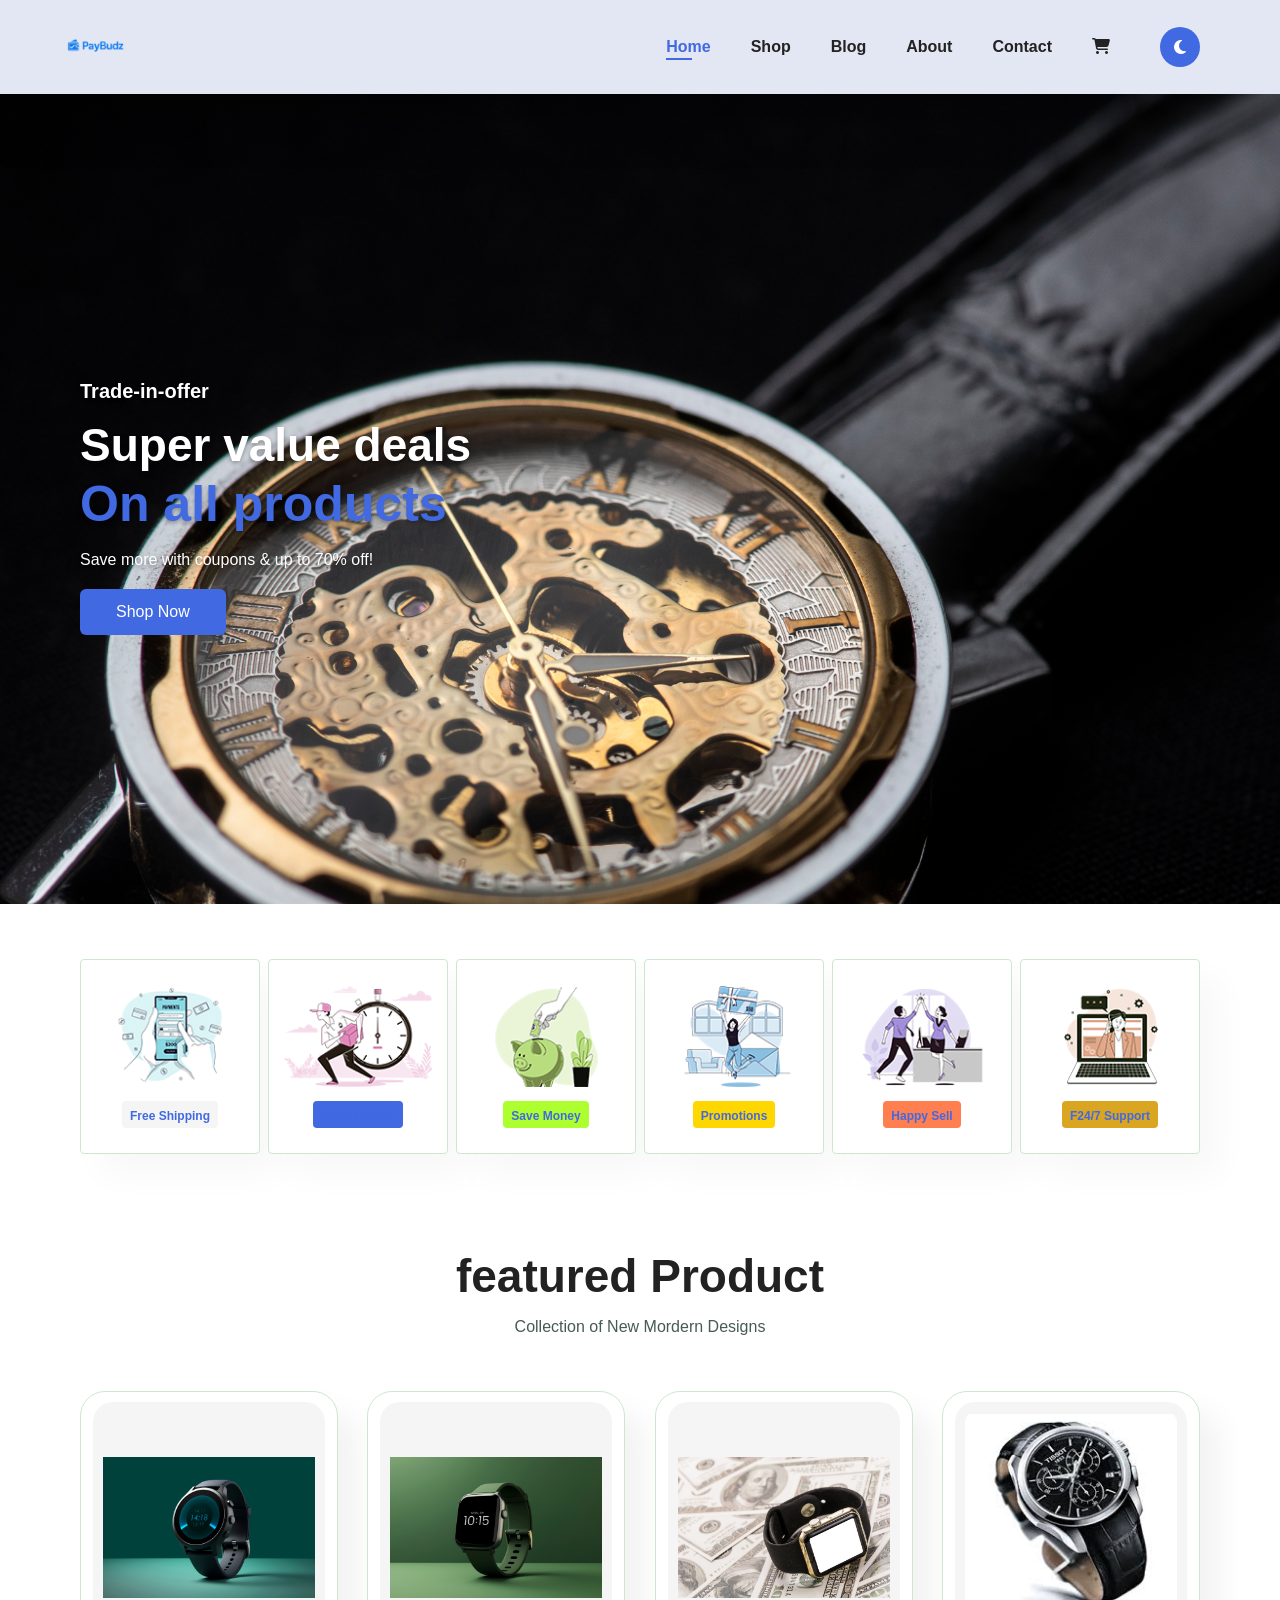
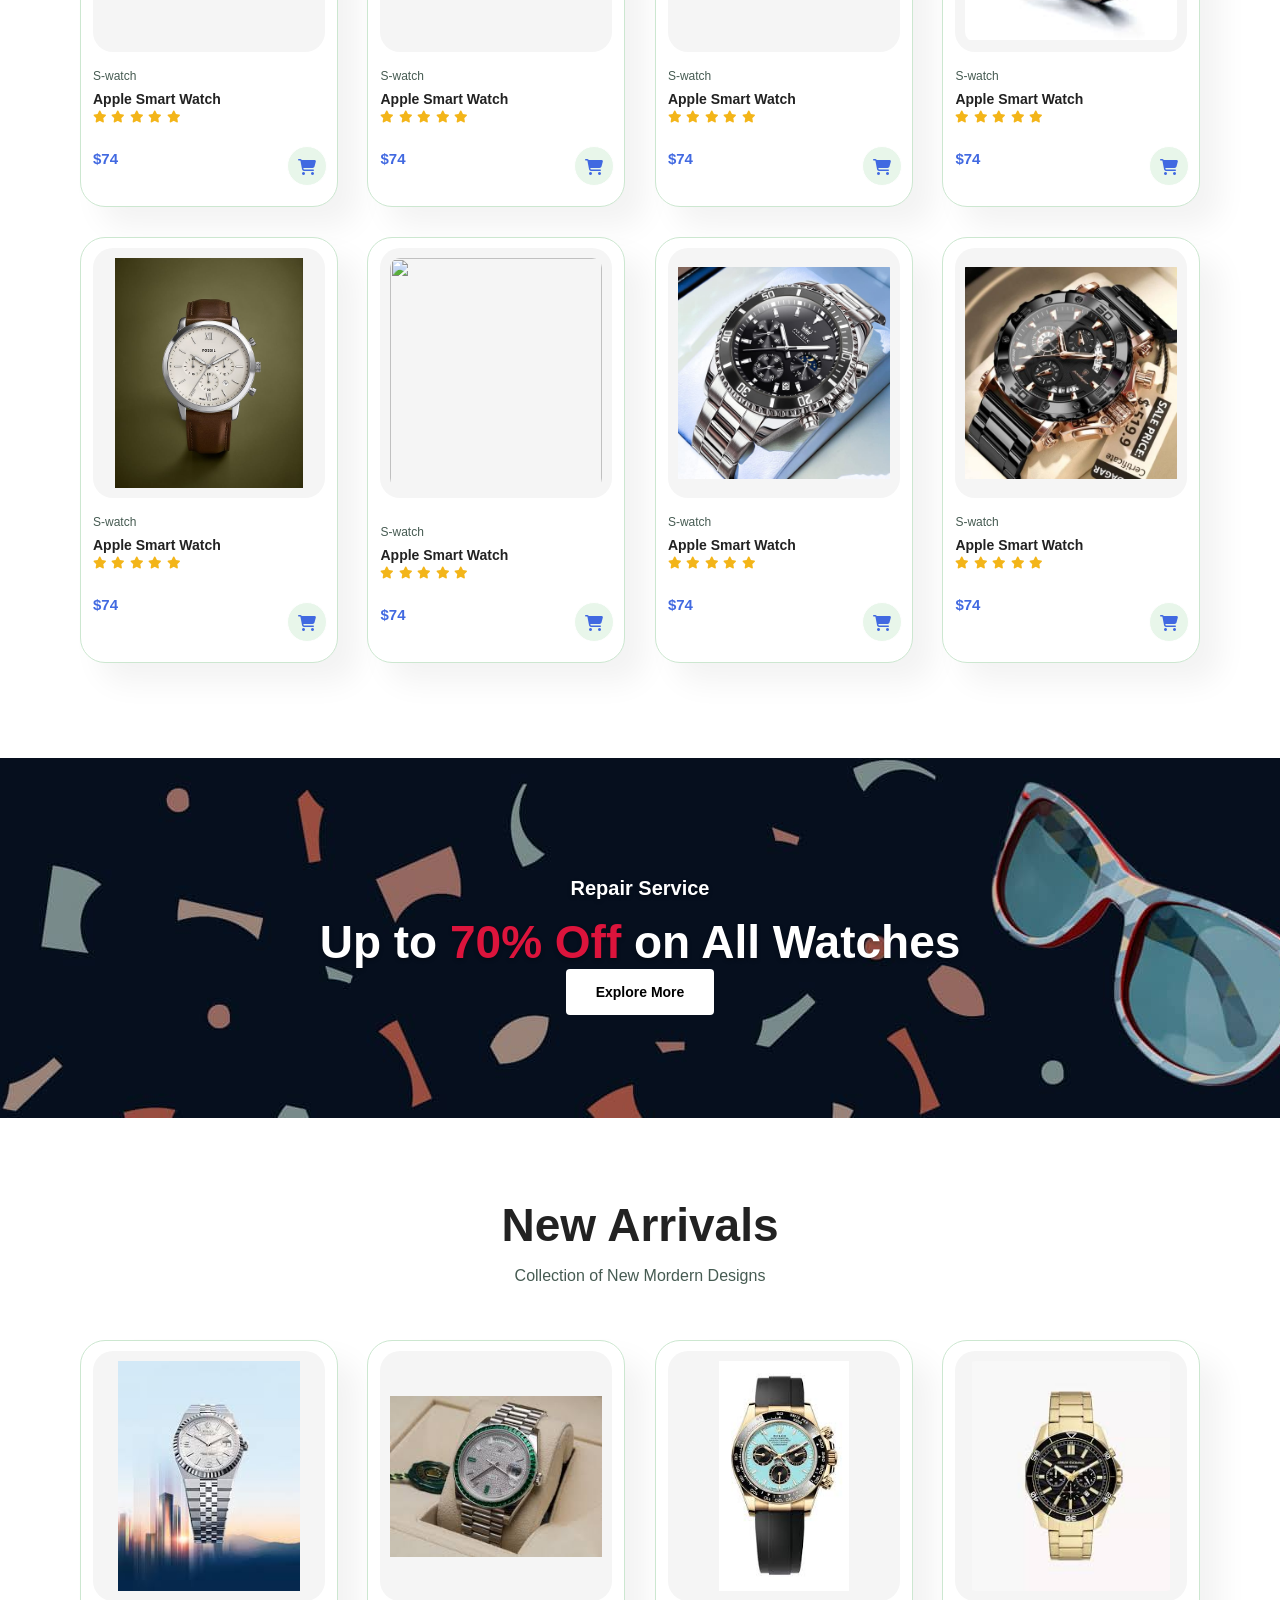
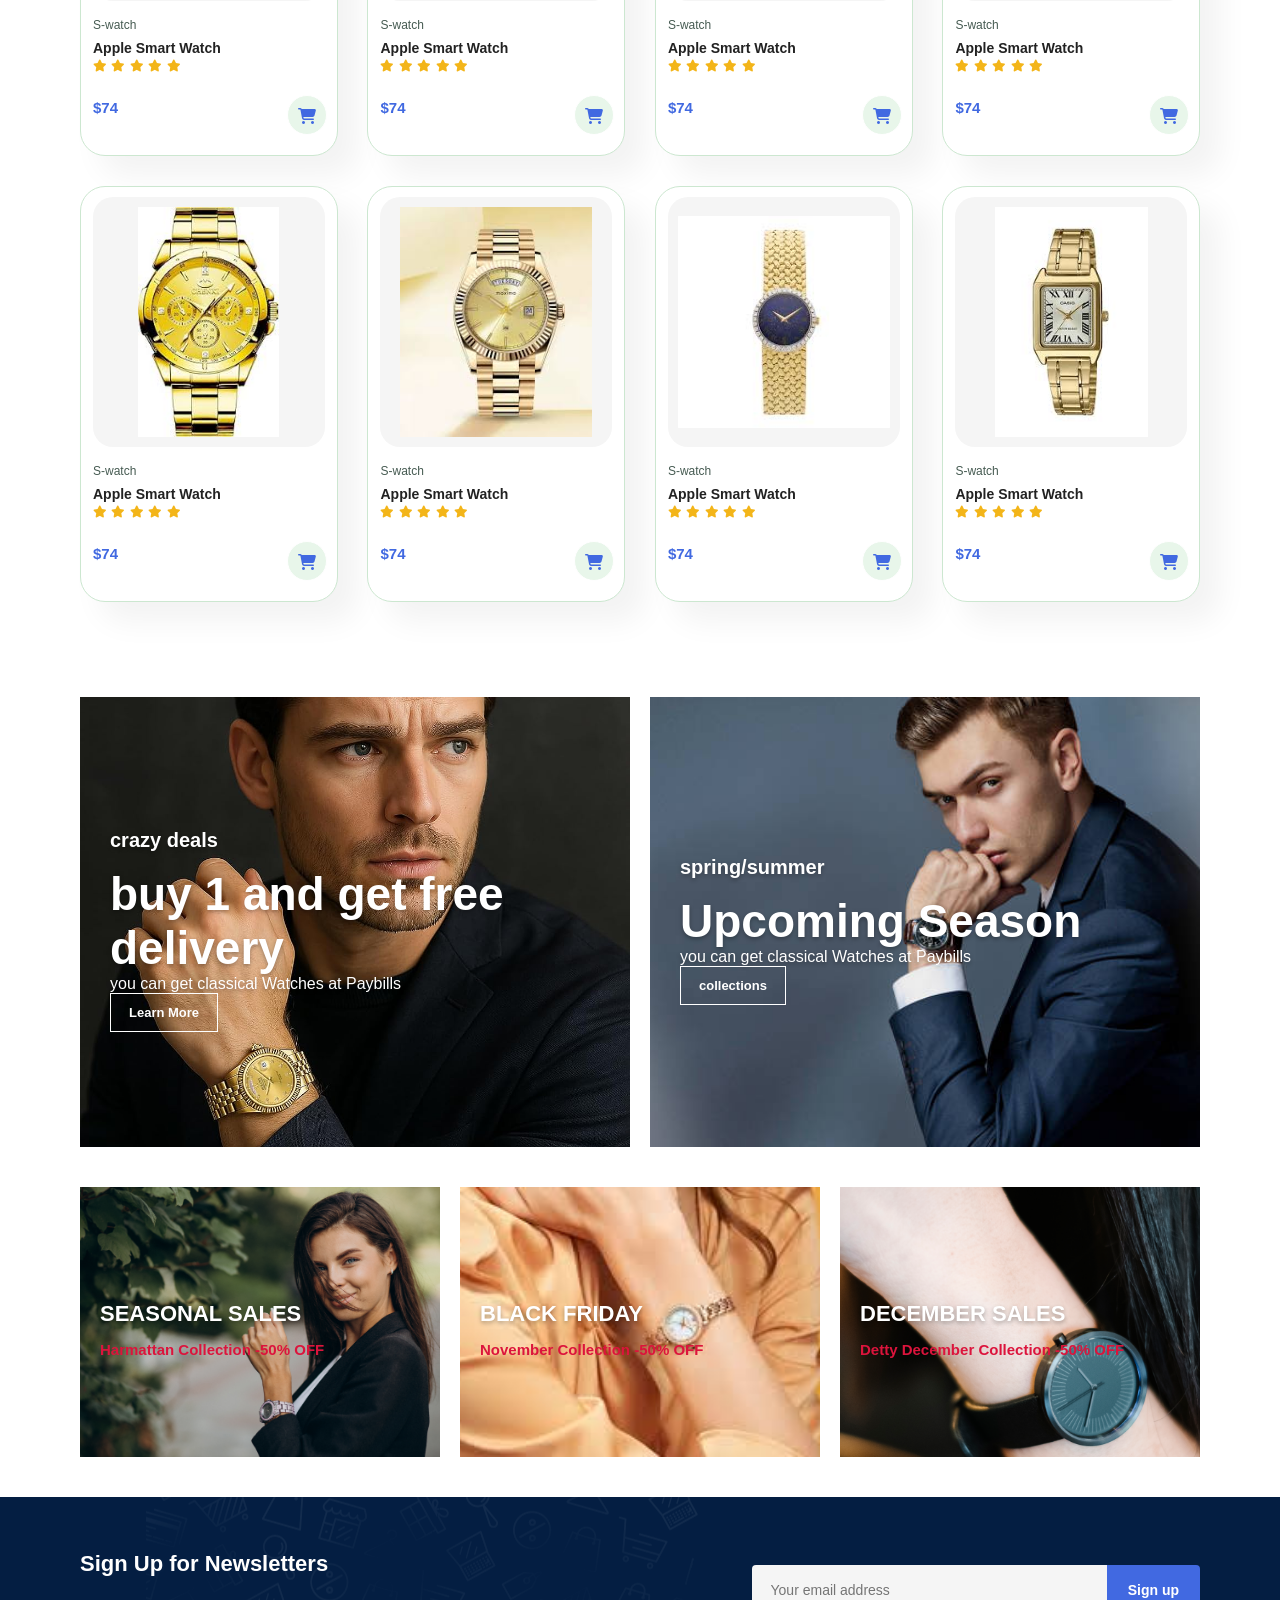
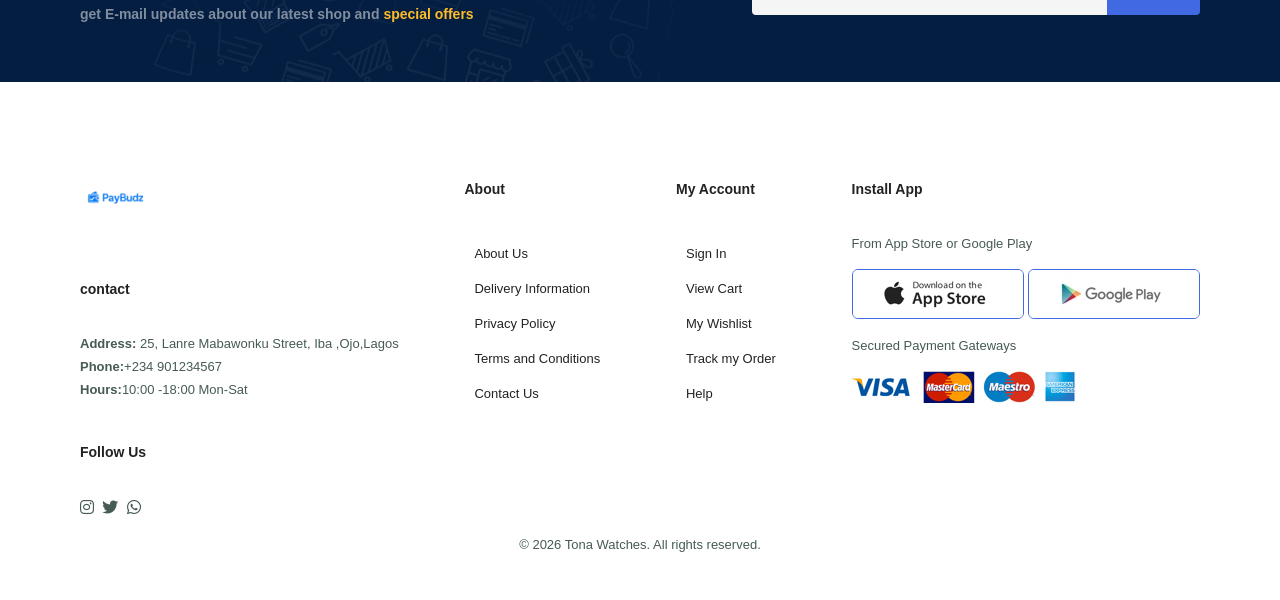
==== commit c46d33b9: "update project" ====
--- a/index.html
+++ b/index.html
@@ -29,7 +29,14 @@
             <li id="lg-bag"><a href="cart.html"><i class="fa-solid fa-cart-shopping"></a></i> </li>
             <a href="#" id="close"><i class="fa-solid fa-xmark"></i></a>
 
-
+           <!-- 🔆 Theme Toggle Button -->
+        <li>
+            <button id="theme-toggle" class="theme-btn" aria-label="Toggle dark mode">
+                <i class="fa-solid fa-moon moon-icon"></i>
+                <i class="fa-solid fa-sun sun-icon"></i>
+            </button>
+        </li>
+        
         </ul>
     </div>
     <div id="mobile">
--- a/style.css
+++ b/style.css
@@ -1,146 +1,294 @@
-@import url('https://fonts.googleapis.com/css2?family=League+Spartan:wght@100..900&family=Poppins:ital,wght@0,100;0,200;0,300;0,400;0,500;0,600;0,700;0,800;0,900;1,100;1,200;1,300;1,400;1,500;1,600;1,700;1,800;1,900&display=swap');
-
-*{
+
+:root {
+    /* 🌞 Light Mode (Default) */
+    --body-bg: #ffffff;
+    --text-primary: #222222;
+    --text-secondary: #465b52;
+    --text-light: #818ea0;
+    --header-bg: #E3E6F3;
+    --header-shadow: 0 20px 50px rgba(0,0,0,0.4);
+    --card-bg: #ffffff;
+    --card-border: #cce7d0;
+    --card-shadow: 20px 20px 30px rgba(0,0,0,0.05);
+    --card-shadow-hover: 20px 20px 30px rgba(0,0,0,0.06);
+    --accent-color: royalblue;
+    --accent-hover: #355ad8;
+    --button-bg: #ffffff;
+    --button-text: #000000;
+    --button-white-bg: transparent;
+    --button-white-border: #ffffff;
+    --input-bg: #f5f5f5;
+    --input-border: transparent;
+    --footer-bg: #ffffff;
+    --newsletter-bg: #041e42;
+    --newsletter-text: #818ea0;
+    --star-color: rgb(243, 181, 25);
+    --fe-box-bg-1: whitesmoke;
+    --fe-box-bg-2: royalblue;
+    --fe-box-bg-3: greenyellow;
+    --fe-box-bg-4: gold;
+    --fe-box-bg-5: coral;
+    --fe-box-bg-6: goldenrod;
+    --fe-box-text: royalblue;
+    --cart-btn-bg: #e8f6ea;
+    --cart-btn-text: royalblue;
+    --mobile-menu-bg: #E3E6F3;
+    --mobile-icon-color: #1a1a1a;
+    --link-color: #222222;
+    --link-hover: royalblue;
+    --hero-overlay-text: #ffffff;
+    --banner-span: crimson;
+    --highlight-yellow: #ffbd27;
+    --transition: 0.3s ease;
+    --hero-bg-light: url(./image/close-up-clock-with-time-change.jpg);
+--hero-bg-dark: url(./image/whitebghero.jpg);
+    
+}
+
+/* 🌙 Dark Mode */
+body.dark-mode {
+    --body-bg: #121212;
+    --text-primary: #f5f5f5;
+    --text-secondary: #b0b0b0;
+    --text-light: #888888;
+    --header-bg: #1e1e1e;
+    --header-shadow: 0 20px 50px rgba(0,0,0,0.6);
+    --card-bg: #1e1e1e;
+    --card-border: #333333;
+    --card-shadow: 20px 20px 30px rgba(0,0,0,0.2);
+    --card-shadow-hover: 20px 20px 30px rgba(0,0,0,0.3);
+    --accent-color: #6366f1;
+    --accent-hover: #4f46e5;
+    --button-bg: #2a2a2a;
+    --button-text: #f5f5f5;
+    --button-white-bg: transparent;
+    --button-white-border: #555555;
+    --input-bg: #2a2a2a;
+    --input-border: #444444;
+    --footer-bg: #1a1a1a;
+    --newsletter-bg: #0a2a5e;
+    --newsletter-text: #a0a0a0;
+    --star-color: rgb(255, 214, 102);
+    --fe-box-bg-1: #2a2a2a;
+    --fe-box-bg-2: #4f46e5;
+    --fe-box-bg-3: #84cc16;
+    --fe-box-bg-4: #fbbf24;
+    --fe-box-bg-5: #f97316;
+    --fe-box-bg-6: #f59e0b;
+    --fe-box-text: #93c5fd;
+    --cart-btn-bg: #1e3a2a;
+    --cart-btn-text: #6366f1;
+    --mobile-menu-bg: #1e1e1e;
+    --mobile-icon-color: #f5f5f5;
+    --link-color: #f5f5f5;
+    --link-hover: #6366f1;
+    --hero-overlay-text: #ffffff;
+    --banner-span: #f87171;
+    --highlight-yellow: #fcd34d;
+    --transition: 0.3s ease;
+    --hero-bg-light: url(./image/close-up-clock-with-time-change.jpg);
+--hero-bg-dark: url(./image/whitebghero.jpg);
+}
+
+/* ============ BASE RESET & TYPOGRAPHY ============ */
+* {
     margin: 0;
     padding: 0;
     box-sizing: border-box;
     font-family: 'Spartan', sans-serif;
 }
 
-h1{
+body {
+    width: 100%;
+    background-color: var(--body-bg);
+    color: var(--text-primary);
+    transition: background-color var(--transition), color var(--transition);
+}
+
+h1 {
     font-size: 50px;
     line-height: 64px;
-    color: #222;
-}
-
-h2{
+    color: var(--text-primary);
+    transition: color var(--transition);
+}
+
+h2 {
     font-size: 46px;
     line-height: 54px;
-    color: #222;
-}
-
-h4{
+    color: var(--text-primary);
+    transition: color var(--transition);
+}
+
+h4 {
     font-size: 20px;
     line-height: 54px;
-    color: #222;
-}
-
-h6{
+    color: var(--text-primary);
+    transition: color var(--transition);
+}
+
+h6 {
     font-weight: 700;
     font-size: 12px;
 }
 
-p{
+p {
     font-size: 16px;
-    color: #465b52;
+    color: var(--text-secondary);
     margin: 15px 0 20px 0;
-}
-
-.section-p1{
+    transition: color var(--transition);
+}
+
+.section-p1 {
     padding: 40px 80px;
 }
 
-.section-m1{
+.section-m1 {
     margin: 40px 0;
 }
 
-button.normal{
+/* ============ BUTTONS ============ */
+button.normal {
     font-size: 14px;
-    font-weight:600;
-    padding:15px 30px ;
-    color: #000;
-    background-color: #fff;
+    font-weight: 600;
+    padding: 15px 30px;
+    color: var(--button-text);
+    background-color: var(--button-bg);
     border-radius: 4px;
     cursor: pointer;
     border: none;
     outline: none;
-    transition: 0.2s;
-}
-
-button.white{
+    transition: var(--transition);
+}
+
+button.normal:hover {
+    background-color: var(--accent-color);
+    color: #fff;
+}
+
+button.white {
     font-size: 13px;
-    font-weight:600;
-    padding:11px 18px ;
+    font-weight: 600;
+    padding: 11px 18px;
     color: #fff;
-    background-color: transparent;
-    border : 1px solid white;
+    background-color: var(--button-white-bg);
+    border: 1px solid var(--button-white-border);
     cursor: pointer;
     outline: none;
-    transition: 0.2s;
-}
-
-body{
-    width:100%;
-}
-
-/* header start */
-#header{
+    transition: var(--transition);
+}
+
+button.white:hover {
+    background-color: var(--accent-color);
+    border-color: var(--accent-color);
+}
+
+/* ============ HEADER & NAVIGATION ============ */
+#header {
     display: flex;
     align-items: center;
     justify-content: space-between;
     padding: 10px 60px;
-    background-color: #E3E6F3;
-     box-shadow: 0 20px 50px rgba(0,0,0,0.4);
-     z-index: 999;
-     position: sticky;
-     top: 0;
-     left: 0;
-}
-
-#navbar{
+    background-color: var(--header-bg);
+    box-shadow: var(--header-shadow);
+    z-index: 999;
+    position: sticky;
+    top: 0;
+    left: 0;
+    transition: background-color var(--transition), box-shadow var(--transition);
+}
+
+#navbar {
     display: flex;
     align-items: center;
     justify-content: center;
 }
 
-#navbar li{
+#navbar li {
     list-style: none;
     padding: 0 20px;
     position: relative;
 }
 
-#navbar li a{
+#navbar li a {
     text-decoration: none;
     font-size: 16px;
-    font-weight:600 ;
-    color: #1a1a1a;
-    transition: 0.3s ease;
-}
-
+    font-weight: 600;
+    color: var(--link-color);
+    transition: color var(--transition);
+}
 
 #navbar li a:hover,
-#navbar li a.active{
-    color: royalblue;
-
+#navbar li a.active {
+    color: var(--accent-color);
 }
 
 #navbar li a.active::after,
-#navbar li a:hover::after{
+#navbar li a:hover::after {
     content: "";
-    width:30%;
-    height:2px;
-    background:royalblue ;
+    width: 30%;
+    height: 2px;
+    background: var(--accent-color);
     position: absolute;
     bottom: -4px;
     left: 20px;
-}
-
-#mobile{
+    transition: background-color var(--transition);
+}
+
+/* 🔆 Theme Toggle Button */
+#theme-toggle {
+    background: var(--accent-color);
+    color: #fff;
+    border: none;
+    border-radius: 50%;
+    width: 40px;
+    height: 40px;
+    cursor: pointer;
+    display: flex;
+    align-items: center;
+    justify-content: center;
+    font-size: 16px;
+    transition: all var(--transition);
+    margin-left: 10px;
+}
+
+#theme-toggle:hover {
+    background: var(--accent-hover);
+    transform: scale(1.05);
+}
+
+#theme-toggle .sun-icon {
+    display: none;
+}
+
+body.dark-mode #theme-toggle .moon-icon {
+    display: none;
+}
+
+body.dark-mode #theme-toggle .sun-icon {
+    display: block;
+}
+
+#mobile {
     display: none;
     align-items: center;
 }
 
-#close{
+#mobile i {
+    color: var(--mobile-icon-color);
+    font-size: 24px;
+    padding-left: 20px;
+    transition: color var(--transition);
+}
+
+#close {
     display: none;
 }
 
-
-
-/* home page */
-#hero{
-    background-image: url(./image/close-up-clock-with-time-change.jpg);
+/* ============ HERO SECTION ============ */
+#hero {
+    background-image: var(--hero-bg-light); /* ✅ Use variable */
     height: 90vh;
-    width:100%;
+    width: 100%;
     background-size: cover;
     background-position: top 25% right 0;
     padding: 0 80px;
@@ -148,188 +296,180 @@
     flex-direction: column;
     align-items: flex-start;
     justify-content: center;
-
-}
-
-#hero h4{
-    padding-bottom: 15px;
+    transition: background-image 0.5s ease-in-out;
+}
+
+/* Dark mode override */
+body.dark-mode #hero {
+    background-image: var(--hero-bg-dark); /* ✅ Switches on toggle */
+}
+
+#hero h4,
+#hero h2,
+#hero p {
+    color: var(--hero-overlay-text);
+    text-shadow: 0 2px 4px rgba(0,0,0,0.3);
+}
+
+#hero h1 {
+    color: var(--accent-color);
+    text-shadow: 0 2px 4px rgba(0,0,0,0.3);
+}
+
+#hero button {
+    background: var(--accent-color);
     color: white;
-}
-
-#hero h1{
-    color:royalblue ;
-}
-
-#hero h2{
-    color:white ;
-}
-
-#hero p{
-    color:white ;
-}
-
-
-#hero button {
-  background: #4f7cff;
-  color: white;
-  padding: 14px 36px;
-  border: none;
-  font-size: 16px;
-  cursor: pointer;
-  border-radius: 6px;
-  transition: 0.3s ease;
-  cursor: pointer;
-}
-
-.hero button:hover {
-  background: #355ad8;
-}
-
-#featured{
-display: flex;
-align-items: center;
-justify-content:space-between ;
-flex-wrap: wrap;
-}
-#featured .fe-box{
+    padding: 14px 36px;
+    border: none;
+    font-size: 16px;
+    cursor: pointer;
+    border-radius: 6px;
+    transition: var(--transition);
+}
+
+#hero button:hover {
+    background: var(--accent-hover);
+}
+
+/* ============ FEATURED SECTION ============ */
+#featured {
+    display: flex;
+    align-items: center;
+    justify-content: space-between;
+    flex-wrap: wrap;
+}
+
+#featured .fe-box {
     width: 180px;
     text-align: center;
     padding: 25px 15px;
     box-shadow: 20px 20px 34px rgba(0,0,0,0.03);
-    border: 1px solid #cce7d0 ;
+    border: 1px solid var(--card-border);
     border-radius: 4px;
     margin: 15px 0;
-}
-
-#featured .fe-box:hover{
+    background-color: var(--card-bg);
+    transition: background-color var(--transition), border-color var(--transition), box-shadow var(--transition);
+}
+
+#featured .fe-box:hover {
     box-shadow: 10px 10px 54px rgba(70,62,221,0.1);
 }
-#featured .fe-box img{
+
+#featured .fe-box img {
     width: 100%;
     margin-bottom: 10px;
 }
 
-#featured .fe-box h6{
+#featured .fe-box h6 {
     display: inline-block;
     padding: 9px 8px 6px 8px;
     line-height: 1;
-    border-radius:4px;
-    color: royalblue;
-    background-color: whitesmoke;
-
-}
-
-#featured .fe-box:nth-child(2){
-background-color: royalblue;
-}
-
-#featured .fe-box:nth-child(3){
-background-color: greenyellow;
-}
-
-#featured .fe-box:nth-child(4){
-background-color: gold;
-}
-
-#featured .fe-box:nth-child(5){
-background-color: coral;
-}
-
-#featured .fe-box:nth-child(6){
-background-color: goldenrod;
-}
-
-#product1{
+    border-radius: 4px;
+    color: var(--fe-box-text);
+    background-color: var(--fe-box-bg-1);
+    /* transition: background-color var(--transition), color var(--transition); */
+}
+
+#featured .fe-box:nth-child(2) h6 { background-color: var(--fe-box-bg-2); }
+#featured .fe-box:nth-child(3) h6 { background-color: var(--fe-box-bg-3); }
+#featured .fe-box:nth-child(4) h6 { background-color: var(--fe-box-bg-4); }
+#featured .fe-box:nth-child(5) h6 { background-color: var(--fe-box-bg-5); }
+#featured .fe-box:nth-child(6) h6 { background-color: var(--fe-box-bg-6); }
+
+/* ============ PRODUCT SECTION ============ */
+#product1 {
     text-align: center;
 }
 
-#product1 .pro-conatiner{
+#product1 .pro-conatiner {
     display: flex;
     justify-content: space-between;
     padding-top: 20px;
     flex-wrap: wrap;
 }
 
-#product1 .pro{
-    width:23%;
+#product1 .pro {
+    width: 23%;
     min-width: 250px;
     padding: 10px 12px;
-    border: 1px solid #cce7d0;
+    border: 1px solid var(--card-border);
     border-radius: 25px;
     cursor: pointer;
-    box-shadow: 20px 20px 30px rgba(0,0,0,0.05);
+    box-shadow: var(--card-shadow);
     margin: 15px 0;
-    transition: 0.2s ease;
+    transition: var(--transition);
     position: relative;
-}
-
-#product1 .pro:hover{
-    box-shadow: 20px 20px 30px rgba(0,0,0,0.06);
-}
-
-#product1 .pro img{
+    background-color: var(--card-bg);
+}
+
+#product1 .pro:hover {
+    box-shadow: var(--card-shadow-hover);
+}
+
+#product1 .pro img {
     width: 100%;
     height: 250px;
     object-fit: contain;
-    background-color: #f5f5f5;
+    background-color: var(--input-bg);
     padding: 10px;
     border-radius: 20px;
-    transition: transform 0.3s ease;
+    transition: transform 0.3s ease, background-color var(--transition);
 }
 
 #product1 .pro:hover img {
     transform: scale(1.05);
 }
 
-
-#product1 .pro .des{
+#product1 .pro .des {
     text-align: start;
     padding: 10px 0;
 }
 
-#product1 .pro .des span{
-    color: #465b52;
-    font-size:12px;
-
-}
-
-#product1 .pro .des h5{
+#product1 .pro .des span {
+    color: var(--text-secondary);
+    font-size: 12px;
+    transition: color var(--transition);
+}
+
+#product1 .pro .des h5 {
     padding-top: 7px;
-    color: #1a1a1a;
+    color: var(--text-primary);
     font-size: 14px;
-
-}
-
-#product1 .pro .des i{
-     font-size:12px;
-     color: rgb(243, 181, 25);
-
-}
-
-#product1 .pro .des h4{
-    padding-top:7px;
-    font-size:15px;
+    transition: color var(--transition);
+}
+
+#product1 .pro .des i {
+    font-size: 12px;
+    color: var(--star-color);
+    transition: color var(--transition);
+}
+
+#product1 .pro .des h4 {
+    padding-top: 7px;
+    font-size: 15px;
     font-weight: 700;
-    color: royalblue;
-
+    color: var(--accent-color);
+    transition: color var(--transition);
 }
 
 #product1 .pro #tro {
-  width: 40px;
-  height: 40px;
-  border-radius: 50%;
-  line-height: 40px;
-  background-color: #e8f6ea;
-  color: royalblue;
-  border: 1px solid whitesmoke;
-  position: absolute;
-  bottom: 20px;
-  right: 10px;
-}
-
-#banner{
-    display: flex;
-    flex-direction:column ;
+    width: 40px;
+    height: 40px;
+    border-radius: 50%;
+    line-height: 40px;
+    background-color: var(--cart-btn-bg);
+    color: var(--cart-btn-text);
+    border: 1px solid var(--button-white-border);
+    position: absolute;
+    bottom: 20px;
+    right: 10px;
+    transition: background-color var(--transition), color var(--transition), border-color var(--transition);
+}
+
+/* ============ BANNER SECTIONS ============ */
+#banner {
+    display: flex;
+    flex-direction: column;
     justify-content: center;
     align-items: center;
     text-align: center;
@@ -338,27 +478,16 @@
     height: 40vh;
     background-size: cover;
     background-position: center;
-
-}
-
-#banner h4{
- color: #fff;
- font-size: 16px;
-}
-
-#banner h2{
- color: #fff;
- font-size: 30px;
- padding:10px 0 ;
-}
-
-#banner span{
- color: crimson;
-}
-
-#banner button:hover{
- background-color: royalblue;
- color: #fff;
+}
+
+#banner h4,
+#banner h2 {
+    color: #fff;
+    text-shadow: 0 2px 4px rgba(0,0,0,0.3);
+}
+
+#banner span {
+    color: var(--banner-span);
 }
 
 #sm-banner {
@@ -366,7 +495,6 @@
     gap: 20px;
     flex-wrap: wrap;
 }
-
 
 #sm-banner .banner-box {
     flex: 1 1 48%;
@@ -378,39 +506,16 @@
     align-items: flex-start;
     background-size: cover;
     background-position: center;
-    
-}
-
-.banner1 {
-    background-image: url(./image/banner/miw-1.jpg);
-}
-
-.banner2 {
-    background-image: url(./image/banner/miw-2.jpg);
-}
-
-#sm-banner h4 {
-    color: #fff;
-    font-size: 20px;
-    font-weight: 300;
-}
-
-#sm-banner h2 {
-    color: #fff;
-    font-size: 28px;
-    font-weight: 800;
-}
-
+}
+
+.banner1 { background-image: url(./image/banner/miw-1.jpg); }
+.banner2 { background-image: url(./image/banner/miw-2.jpg); }
+
+#sm-banner h4,
+#sm-banner h2,
 #sm-banner span {
     color: #fff;
-    font-size: 14px;
-    font-weight: 500;
-    padding-bottom: 15px;
-}
-
-#sm-banner .banner-box:hover button{
-    background-color:royalblue ;
-    border: 1px solid royalblue;
+    text-shadow: 0 2px 4px rgba(0,0,0,0.3);
 }
 
 #banner3 {
@@ -434,28 +539,24 @@
     background-image: url(./image/banner/wiw3.jpg);
 }
 
-#banner3 .banner-box2{
-     background-image: url(./image/banner/wiw2.jpg);
-}
-
-#banner3 .banner-box3{
-     background-image: url(./image/banner/wiw4.jpg);
-}
-
-
-#banner3 h2{
+#banner3 .banner-box2 { background-image: url(./image/banner/wiw2.jpg); }
+#banner3 .banner-box3 { background-image: url(./image/banner/wiw4.jpg); }
+
+#banner3 h2 {
     color: #fff;
     font-weight: 900;
     font-size: 22px;
-}
-
-#banner3 h3{
-    color: crimson;
+    text-shadow: 0 2px 4px rgba(0,0,0,0.3);
+}
+
+#banner3 h3 {
+    color: var(--banner-span);
     font-weight: 800;
     font-size: 15px;
 }
 
-#newsletter{
+/* ============ NEWSLETTER ============ */
+#newsletter {
     display: flex;
     justify-content: space-between;
     flex-wrap: wrap;
@@ -463,23 +564,25 @@
     background-image: url(./image/banner/b14.png);
     background-repeat: no-repeat;
     background-position: 20% 30%;
-    background-color: #041e42;
-}
-
-#newsletter h4{
+    background-color: var(--newsletter-bg);
+    transition: background-color var(--transition);
+}
+
+#newsletter h4 {
     font-size: 22px;
     font-weight: 700;
     color: #fff;
 }
 
-#newsletter p{
+#newsletter p {
     font-size: 14px;
     font-weight: 600;
-    color: #818ea0;
-}
-
-#newsletter p span{
-    color: #ffbd27;
+    color: var(--newsletter-text);
+    transition: color var(--transition);
+}
+
+#newsletter p span {
+    color: var(--highlight-yellow);
 }
 
 #newsletter .form {
@@ -492,547 +595,113 @@
     padding: 0 1.25em;
     font-size: 14px;
     width: 100%;
-    border: 1px solid transparent;
+    border: 1px solid var(--input-border);
     outline: none;
     border-radius: 4px 0 0 4px;
+    background-color: var(--input-bg);
+    color: var(--text-primary);
+    transition: background-color var(--transition), color var(--transition), border-color var(--transition);
 }
 
 #newsletter button {
     height: 3.125rem;
     padding: 0 1.5em;
-    background-color: royalblue;
+    background-color: var(--accent-color);
     color: white;
     border: none;
     cursor: pointer;
     white-space: nowrap;
     border-radius: 0 4px 4px 0;
-}
-
-footer{
+    transition: background-color var(--transition);
+}
+
+#newsletter button:hover {
+    background-color: var(--accent-hover);
+}
+
+/* ============ FOOTER ============ */
+footer {
     display: flex;
     flex-wrap: wrap;
     justify-content: space-between;
-}
-
-footer .col{
+    background-color: var(--footer-bg);
+    transition: background-color var(--transition);
+}
+
+footer .col {
     display: flex;
     flex-direction: column;
-   align-items: flex-start;
-   margin-bottom: 20px;
-}
-
-footer .logo{
+    align-items: flex-start;
+    margin-bottom: 20px;
+}
+
+footer .logo {
     margin-bottom: 30px;
 }
 
-footer h4{
+footer h4 {
     font-size: 14px;
     padding-bottom: 20px;
-}
-
-footer p{
+    color: var(--text-primary);
+    transition: color var(--transition);
+}
+
+footer p {
     font-size: 13px;
     margin: 0 0 8px 0;
-}
-
-footer a{
+    color: var(--text-secondary);
+    transition: color var(--transition);
+}
+
+footer a {
     font-size: 13px;
     text-decoration: none;
-    color: #222;
+    color: var(--link-color);
     margin: 10px;
-}
-
-footer .follow{
+    transition: color var(--transition);
+}
+
+footer .follow {
     margin-top: 20px;
 }
 
-footer .follow i{
-   column-rule-color: #465b52;
-   padding-right: 4px;
-   cursor: pointer;
-}
-
-
-footer .install .row img{
-    border:1px solid royalblue ;
+footer .follow i {
+    color: var(--text-secondary);
+    padding-right: 4px;
+    cursor: pointer;
+    transition: color var(--transition);
+}
+
+footer .install .row img {
+    border: 1px solid var(--accent-color);
     border-radius: 6px;
 }
 
-
-footer .install img{
-   margin:10px 0 15px 0 ;
+footer .install img {
+    margin: 10px 0 15px 0;
 }
 
 footer .follow i:hover,
-footer a:hover{
-   color: royalblue;
-}
-
-footer .copyright{
+footer a:hover {
+    color: var(--link-hover);
+}
+
+footer .copyright {
     width: 100%;
     text-align: center;
-}
-
-/* shop page */
-#page-header{
-    background-image: url(./image/banner/shb-1.jpg);
-    width:100%;
-    height: 40vh;
-    background-size: cover;
-    display: flex;
-    justify-content: center;
-    text-align: center;
-    flex-direction: column;
-    padding: 14px;
-    
-}
-
-#page-header h2 
-, #page-header p{
-    color: #fff;    
-}
-
-#pagination{
-    text-align: center;
-}
-
-#pagination a{
-    text-decoration:none;
-    background-color: royalblue;
-    padding: 15px 20px;
-    border-radius: 4px;
-    color: #fff;
-    font-weight: 600px;
-
-}
-
-#pagination a i{
-    font-size: 16px;
-    font-weight: 600;
-}
-
-/* single product*/
-
-#prodetails{
-    display: flex;
-    margin-top: 20px;
-}
-
-#prodetails .single-pro-image{
-    width: 40%;
-    margin-right: 50px;
-}
-
-.small-img-group{
-    display: flex;
-    justify-content:space-between ;
-}
-
-.small-img-col{
-    flex-basis: 24%;
-    cursor: pointer;
-}
-
-#prodetails .single-pro-details{
-    width: 50%;
-    padding: 30px;
-}
-
-#prodetails .single-pro-details h4{
-    padding: 40px 0 20px 0;
-}
-
-#prodetails .single-pro-details h2{
-    font-size: 24px;
-}
-
-#prodetails .single-pro-details select{
-    display: block;
-    padding: 5px 10px;
-    margin-bottom: 10px;
-}
-
-#prodetails .single-pro-details input{
-    width: 50px;
-    height: 47px;
-    padding: 10px;
-    font-size: 16px;
-    margin-right: 10px;
-}
-#prodetails .single-pro-details button{
-    background-color: royalblue;
-    color: #fff;
-}
-
-#prodetails .single-pro-details input:focus{
-    outline: none;
-}
-
-#prodetails .single-pro-details span{
-    line-height: 25px;
-}
-
-/* Blog page */
-#page-header.blog-header {
-   background-image: url("image/banner/gold\ banner.jpg");
-}
-
-#blog {
-    padding: 150px 150px 0 150px;
-}
-
-#blog .blog-box {
-    display: flex;
-    align-items: center;
-    width: 100%;
-    position: relative;   
-    padding-bottom: 90px;
-}
-
-#blog .blog-img {
-    width: 40%;
-    margin-right: 40px;
-    position: relative;
-    z-index: 2;   
-}
-
-#blog .blog-img img {
-    width: 100%;
-    height: 200px;
-    object-fit: cover;
-    border-radius: 5px;
-    transition: 0.3s ease;
-}
-
-#blog .blog-img img:hover {
-    transform: scale(1.03);
-}
-
-#blog .blog-details {
-   width: 50%;
-    position: relative;
-    z-index: 2;
-}
-
-#blog .blog-details h4 {
-    font-size: 22px;
-    margin-bottom: 15px;
-}
-
-#blog .blog-details p {
-    font-size: 14px;
-    color: #606063;
-    line-height: 1.6;
-    margin-bottom: 20px;
-}
-
-#blog .blog-details a {
-    text-decoration: none;
-    font-size: 11px;
-    color: #000;
-    font-weight: 700;
-    position: relative;
-    transition: 0.3s;
-    letter-spacing: 1px;
-}
-
-#blog .blog-details a::after {
-    content: "";
-    width: 50px;
-    height: 1px;
-    background-color: #000;
-    position: absolute;
-    top: 50%;
-    transform: translateY(-50%);
-    right: -60px;
-    transition: 0.3s;
-}
-
-#blog .blog-details a:hover {
-    color: royalblue;
-}
-
-#blog .blog-details a:hover::after {
-    background-color: royalblue;
-}
-
-#blog .blog-box h1 {
-    position: absolute;
-    top: -40px;
-    left: 0;
-    font-size: 70px;
-    font-weight: 700;
-    color: #c9cbce;
-    z-index: 1;
-}
-
-/* About Page */
-#page-header .about-header{
-    background-image:url("./image/banner/b14.png") ;
-
-}
-
-#about-head {
-    display: flex;
-    align-items: center;
-}
-
-#about-head img{
-   width: 50%; 
-   height: auto;
-}
-
-#about-head div{ 
-padding-left: 40px;
-}
-
-#about-app{
-    text-align: center;
-}
-
-#about-app .video{
-    width: 70%;
-    height: 100%;
-    margin-top: 30px auto 0 auto;
-}
-
-#about-app .video video{
-    width: 100%;
-    height: 100%;
-    border-radius: 20px;
-}
-
-/* contact page */
-
-#contact-details{
- display: flex;
- align-items: center;
- justify-content: space-between;
-}
-
-#contact-details .details{
- width: 40%;
-}
-
-#contact-details .details span ,#form-details form{
- font-size: 12px;
-}
-
-#contact-details .details h2, #form-details form h2 {
-    font-size: 20px;
-    line-height: 35px;
-    padding: 20px 0;
-}
-
-#contact-details .details h3{
-    font-size: 16px;
-    padding-bottom: 15px;
-
-}
-
-#contact-details .details li{
-    list-style: none;
-    display: flex;
-    padding: 10px 0;
-
-}
-
-#contact-details .details li i{
-    font-size: 14px;
-    padding-bottom: 22px;
-
-}
-
-#contact-details .details p{
-    margin: 0;
-    font-size: 14px;
-
-}
-
-#contact-details .map{
-    width: 55%;
-    height: 400px;
-}
-
-#contact-details .map iframe{
-    width: 100%;
-    height: 100%;
-}
-
-#form-details form{
-    width: 65%;
-    display: flex;
-    flex-direction: column;
-    align-items: flex-start;
-}
-
-#form-details{
-    display: flex;
-    justify-content: space-between;
-    margin: 30px;
-    padding: 80px;
-    border: 1px solid #e1e1e1 ;
-}
-
-#form-details form input,#form-details form textarea{
-    width: 100%;
-    padding: 12px 15px;
-    outline: none;
-    margin-bottom: 20px;
-    border: 1px solid #e1e1e1;
-    
-}
-
-#form-details form button{
-    background-color: royalblue;
-    color: #fff;
-}
-
-#form-details .people div{
-    padding-bottom:25px;
-    display: flex;
-    align-items: flex-start;
-}
-
-#form-details .people div img{
-   width: 65px;
-   height: 65px;
-   object-fit: cover;
-   margin-right: 15px;
-}
-#form-details .people div p{
-    margin: 0;
-    font-size: 13px;
-    line-height: 25px;
-}
-
-#form-details .people div p span{
-    display: block;
-    font-size:16px ;
-    font-weight: 600;
-    color: #000;
-} 
-
-/* cart page */
-#cart{
-    overflow-x: auto;
-}
-#cart table{
-    width: 100%;
-    border-collapse:collapse;
-    table-layout: fixed;
-    white-space: nowrap;
-}
-
-#cart table img{
-    width: 70px;
-}
-
-#cart table td:nth-child(1){
-    width: 100px;
-    text-align: center;
-}
-
-#cart table td:nth-child(2){
-    width: 150px;
-    text-align: center;
-}
-
-#cart table td:nth-child(3){
-    width: 250px;
-    text-align: center;
-}
-#cart table td:nth-child(4),
-#cart table td:nth-child(5),
-#cart table td:nth-child(6){
-    width: 150px;
-    text-align: center;
-}
-
-#cart table td:nth-child(5) input{
-    width: 70px;
-    padding: 10px 5px 10px 15px;
-}
-#cart table thead{
-   border: 1px solid #e2e9e1;
-   border-left: none;
-   border-right: none;
-}
-
-#cart table thead td{
-  font-weight: 700;
-  text-transform: uppercase;
-  font-size: 13px;
-  padding: 18px 0;
-}
-
-#cart table tbody tr td{
-  padding-top: 15px;
-}
-
-#cart table tbody  td{
- font-size: 13px;
-}
-
-#cart-add{
-   display: flex; 
-   flex-wrap: wrap;
-   justify-content: space-between;
-}
-
-#coupon{
-   width: 50%;
-   margin-bottom: 30px;
-}
-
-#coupon h3, #subtotal h3{
-    padding:15px;
-}
-#coupon input{
-   padding:10px 20px;
-   outline: none;
-   width: 60%;
-   margin-right: 10px;
-   border: 1px solid #e2e9e1;
-}
-
-#coupon button,#subtotal button{
-   background-color: royalblue;
-   color: #fff;
-   padding:12px 20px ;
-}
-
-#subtotal{
-    width:50% ;
-    margin-bottom: 30px;
-    border: 1px solid #e2e9e1;
-    padding: 30px;
-}
-
-#subtotal table{
-    border-collapse: collapse;
-    width: 100%;
-    margin-bottom: 20px;
-}
-
-#subtotal table td{
-    border: 1px solid #e2e9e1;
-    width: 50%;
-    margin-bottom: 20px;
-    padding: 10px;
-    font-size: 13px;
-}
-
-
-/* Start Media Query */
-
-@media (max-width:799px) {
-    .section-p1{
+    color: var(--text-secondary);
+    transition: color var(--transition);
+}
+
+/* ============ MEDIA QUERIES ============ */
+@media (max-width: 799px) {
+    .section-p1 {
         padding: 40px 40px;
     }
-    #navbar{
+    
+    #navbar {
         display: flex;
-        flex-direction:column ;
+        flex-direction: column;
         align-items: flex-start;
         justify-content: flex-start;
         position: fixed;
@@ -1040,252 +709,242 @@
         right: -300px;
         height: 100vh;
         width: 300px;
-        background-color:#E3E6F3 ;
+        background-color: var(--mobile-menu-bg);
         box-shadow: 0 40px 60px rgba(0,0,0,0.03);
         padding: 80px 0 0 10px;
-        transition: 0.3s;
-    }
-    #navbar.active{
-        right:0px;
-    }
-    #navbar li{
+        transition: right 0.3s, background-color var(--transition);
+    }
+    
+    #navbar.active {
+        right: 0px;
+    }
+    
+    #navbar li {
         margin-bottom: 25px;
     }
 
-    #mobile{
-   display: flex; 
-   align-items: center;
-}
-
-#mobile i{
-   color:#1a1a1a;
-   font-size: 24px;
-   padding-left: 20px;
-}
-
-#close{
-    display: initial;
-    position: absolute;
-    top: 30px;
-    left: 30px;
-    color: #222;
-    font-size: 24px;
-
-}
-
-#lg-bag{
-    display: none;
-}
-
-#hero{
-    height: 70vh;
-    padding: 0 80px;
-    background-position: top 30% right 30px;
-    
-
-}
-
-#featured{
-    justify-content: center;
-}
-
-#featured .fe-box{
-    margin: 15px 15px ;
-}
-
-.product1 .pro-conatiner{
-    justify-content: center;
-}
-
-#product1 .pro{
-    margin: 15px;
-}
-
-#banner{
-    height: 20vh;
-}
-
-#sm-banner .banner-box{
-    min-width: 100%;
-    height: 30vh;
-}
-
-#banner3{
-    padding:0 40px;
-}
+    #mobile {
+        display: flex; 
+        align-items: center;
+    }
+
+    #mobile i {
+        color: var(--mobile-icon-color);
+        font-size: 24px;
+        padding-left: 20px;
+        transition: color var(--transition);
+    }
+
+    #close {
+        display: initial;
+        position: absolute;
+        top: 30px;
+        left: 30px;
+        color: var(--text-primary);
+        font-size: 24px;
+        transition: color var(--transition);
+    }
+
+    #lg-bag {
+        display: none;
+    }
+
+    #hero {
+        height: 70vh;
+        padding: 0 80px;
+        background-position: top 30% right 30px;
+    }
+
+    #featured {
+        justify-content: center;
+    }
+
+    #featured .fe-box {
+        margin: 15px 15px;
+    }
+
+    #product1 .pro-conatiner {
+        justify-content: center;
+    }
+
+    #product1 .pro {
+        margin: 15px;
+    }
+
+    #banner {
+        height: 20vh;
+    }
+
+    #sm-banner .banner-box {
+        min-width: 100%;
+        height: 30vh;
+    }
+
+    #banner3 {
+        padding: 0 40px;
+    }
   
-#banner3 .banner-box{
-   min-width: 28%;
-}
-
-.newsletter .form{
-    width: 60%;
-}
-
-/* contact page*/
-#form-details{
-    padding: 40px;
-}
-
-#form-details form{
-    width: 50%;
-}
-  
-}
-
-@media (max-width:477px) {
-   .section-p1{
-    padding: 20px;
-   }
+    #banner3 .banner-box {
+        min-width: 28%;
+    }
+
+    #newsletter .form {
+        width: 60%;
+    }
+}
+
+@media (max-width: 477px) {
+    .section-p1 {
+        padding: 20px;
+    }
    
-    #header{
+    #header {
         padding: 10px 30px;
-
-    }
-    h1{
-        font-size: 38px;
-    }
-    h2{
-        font-size: 32px;
-    }
-    #hero{
+    }
+    
+    h1 { font-size: 38px; }
+    h2 { font-size: 32px; }
+    
+    #hero {
         padding: 0 20px;
         background-position: 55%;
     }
 
-    #featured{
+    #featured {
         justify-content: space-between;
     }
     
-    #featured .fe-box{
+    #featured .fe-box {
         width: 155px;
         margin: 0 0 15px 0;
     }
 
-    #product .pro{
-        width: 100%;
-    }
-
-    #banner{
+    #product1 .pro {
+        width: 100%;
+    }
+
+    #banner {
         height: 40vh;
     }
 
-    #sm-banner .banner-box{
+    #sm-banner .banner-box {
         height: 40vh;
     }
 
-    #sm-banner .banner-box2{
-       margin-top: 20px;
-    }
-
-    #banner3{
+    #sm-banner .banner-box2 {
+        margin-top: 20px;
+    }
+
+    #banner3 {
         padding: 0 20px;
     }
 
-    #banner3 .banner-box{
-        width: 100%;
-    }
-
-.newsletter{
-    padding: 40% 20%;
-}
-    .newsletter .form{
-        width: 100%;
-    }
-
-    footer .copyright{
+    #banner3 .banner-box {
+        width: 100%;
+    }
+
+    #newsletter {
+        padding: 40px 20px;
+    }
+    
+    #newsletter .form {
+        width: 100%;
+    }
+
+    footer .copyright {
         text-align: start;
     }
 
-    /* single product */
-    #prodetails{
+    /* Single Product Page */
+    #prodetails {
         display: flex;
-        flex-direction:column ;
-    }
-
-    #prodetails .single-pro-image{
+        flex-direction: column;
+    }
+
+    #prodetails .single-pro-image {
         width: 100%;
         margin-right: 0px;
     }
 
-    #prodetails .single-pro-details{
-        width: 100%;
-    }
-
-    /* BLOG PAGE */
-    #blog{
+    #prodetails .single-pro-details {
+        width: 100%;
+    }
+
+    /* Blog Page */
+    #blog {
         padding: 100px 20px 0 20px;
     }
 
-    #blog .blog-box{
+    #blog .blog-box {
         display: flex;
         flex-direction: column;
         align-items: flex-start;
     }
 
-     #blog .blog-img{
-       width: 100%;
-       margin-right: 0;
-       margin-bottom: 30px;
-    }
-
-     #blog .blog-details{
-       width: 100%;
-    }
-
-    /* about page */
-    #about-head{
+    #blog .blog-img {
+        width: 100%;
+        margin-right: 0;
+        margin-bottom: 30px;
+    }
+
+    #blog .blog-details {
+        width: 100%;
+    }
+
+    /* About Page */
+    #about-head {
         flex-direction: column;
     }
-   #about-head img{
-    width: 100%;
-    margin-bottom: 20px;
-   }
-
-   #about-head div{
-   padding-left: 0px ;
-   }
-
-   #about-app .video{
-     width: 100%;
-   }
- /* contact page */
- #contact-details{
-    flex-direction: column;
- }
-
- #contact-details .details{
-    width:100% ;
-    margin-bottom: 30%;
- }
-
- #contact-details .map{
-    width:100% ;
- }
-
- #form-details{
-    margin: 10px;
-    padding: 30px 10px;
-    flex-wrap: wrap;
-
- }
-
- #form-details form{
-    width: 100%;
-    margin-bottom: 30px;
- }
-
- /* cart page */
- #cart-add{
-    flex-direction: column;
- }
- #coupon{
-    width: 100%;
- }
-
-#subtotal{
-    width: 100%;
-    padding: 20px;  
-}
-   
-}+    
+    #about-head img {
+        width: 100%;
+        margin-bottom: 20px;
+    }
+
+    #about-head div {
+        padding-left: 0px;
+    }
+
+    #about-app .video {
+        width: 100%;
+    }
+    
+    /* Contact Page */
+    #contact-details {
+        flex-direction: column;
+    }
+
+    #contact-details .details {
+        width: 100%;
+        margin-bottom: 30%;
+    }
+
+    #contact-details .map {
+        width: 100%;
+    }
+
+    #form-details {
+        margin: 10px;
+        padding: 30px 10px;
+        flex-wrap: wrap;
+    }
+
+    #form-details form {
+        width: 100%;
+        margin-bottom: 30px;
+    }
+
+    /* Cart Page */
+    #cart-add {
+        flex-direction: column;
+    }
+    
+    #coupon {
+        width: 100%;
+    }
+
+    #subtotal {
+        width: 100%;
+        padding: 20px;  
+    }
+}
